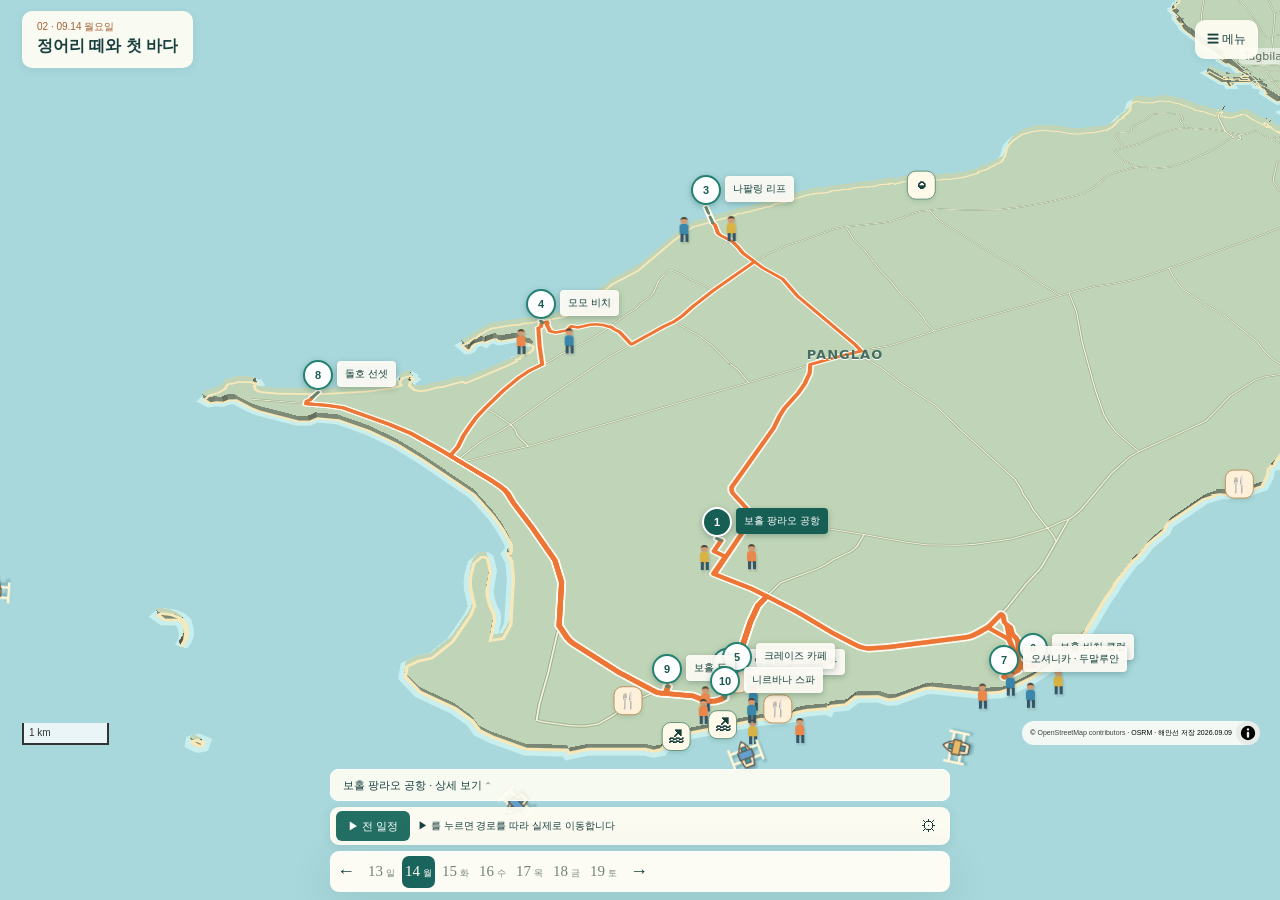
==== explore.html @ c670257e "Publish map-first interactive travel guide and offline downloads" ====
<!doctype html>
<html lang="ko">
<head>
  <meta charset="utf-8">
  <meta name="viewport" content="width=device-width, initial-scale=1">
  <meta name="theme-color" content="#d7eeeb">
  <title>두 섬 사이 · Panglao & Siquijor</title>
  <link rel="stylesheet" href="assets/travel.css">
  <link rel="stylesheet" href="assets/maplibre-gl.css">
  <link rel="stylesheet" href="assets/geographic.css">
  <script defer src="assets/maplibre-gl.js"></script>
  <script defer src="assets/local-coast.js"></script>
  <script defer src="assets/local-roads.js"></script>
  <script defer src="assets/travel-data.js"></script>
  <script defer src="assets/travel-geo.js"></script>
  <script defer src="assets/travel-original.js"></script>
  <script defer src="assets/local-life.js"></script>
  <script defer src="assets/extra-poi.js"></script>
  <script defer src="assets/poi-layer.js"></script>
  <script defer src="assets/surf-audio.js"></script>
  <script defer src="assets/local-map.js"></script>
  <link rel="stylesheet" href="assets/local-map.css">
  <link rel="stylesheet" href="assets/travel-extras.css">
  <link rel="stylesheet" href="assets/scene-layout.css">
  <script defer src="assets/scene-layout.js"></script>
</head>
<body>
  <div id="world" aria-label="저장한 실제 해안선으로 그린 2.5D 여행 지도"></div>
  <div class="grain" aria-hidden="true"></div>
  <header class="masthead">
    <a class="brand" href="explore.html"><span class="brand-symbol">≈</span><span>ISLAND DAYS<small>PHILIPPINES · SEPTEMBER 2026</small></span></a>
    <nav class="tools" aria-label="여행 도구">
      <button id="tour">▶ 오늘 동선</button><button id="all-tour">▶ 전 일정 이어보기</button><button id="discover">명소·맛집</button><button id="surf" aria-pressed="false">🌊 파도 소리</button>
      <button id="packing">준비물 <span id="pack-count"></span></button><button id="overview">전체 일정</button><button id="original">원문 전체</button><button id="download">오프라인 저장</button>
    </nav>
  </header>
  <main>
    <section class="intro glass" aria-labelledby="trip-title" hidden>
      <div class="eyebrow">09.13 — 09.19 / 5 NIGHTS · 2 ISLANDS</div>
      <h1 id="trip-title">두 섬 사이,<br>느리게 푸르게.</h1>
      <p class="destination">Panglao <span>&</span> Siquijor</p>
      <div class="intro-line"></div>
      <p>정어리 떼를 지나, 야자수 길을 따라.<br>바다와 폭포, 그리고 매일의 쉼.</p>
      <div class="stay-strip"><span>팡라오 <b>2박</b></span><i>→</i><span>시키호르 <b>2박</b></span><i>→</i><span>팡라오 <b>1박</b></span></div>
    </section>
    <section class="route-panel glass"><div class="eyebrow">TODAY'S ROUTE · 실제 위치</div><div id="route-stats"></div><div id="route-list"></div><div id="route-note"></div></section>
    <section class="day-summary glass" aria-live="polite">
      <div class="eyebrow" id="day-kicker"></div><h2 id="day-title"></h2><p id="day-desc"></p>
      <div id="day-stay"></div><button class="text-link" id="day-list">오늘의 시간표 ↗</button>
    </section>
    <aside class="place-panel glass" aria-labelledby="place-title">
      <div class="panel-top"><span id="place-category" class="eyebrow"></span><span id="place-counter"></span></div>
      <div class="place-art" id="place-art" aria-hidden="true"></div>
      <div class="place-body"><div id="place-time" class="eyebrow"></div><h2 id="place-title"></h2><p id="place-en"></p>
      <p id="place-description"></p><div id="place-tip" class="tip"></div>
      <div class="place-actions"><a id="map-link" target="_blank" rel="noopener">지도에서 찾기 ↗</a><button id="close-scene">현장 확대</button><button id="next-place">다음 장소 →</button></div></div>
    </aside>
    <div class="map-controls glass"><button id="zoom-in" aria-label="지도 확대">＋</button><button id="zoom-out" aria-label="지도 축소">−</button><button id="reset">오늘 동선 전체</button><button id="terrain" aria-pressed="true">2.5D 모형</button><button id="all-islands">두 섬 보기</button></div>
    <div class="map-caption"><b>육로</b> <i>페리</i> <em>항공</em><span>실제 해안선 · 육로는 도로 경로 / 해상·항공은 연결선<br>걷는 NPC·움직이는 방카는 연출</span><button id="night" aria-pressed="false">위성사진 열기</button></div>
    <div id="map-status" role="status">저장된 지도를 그리는 중…</div>
    <nav id="island-jumps" class="glass" aria-label="주변 섬 보기"><button data-island="panglao">팡라오</button><button data-island="siquijor">시키호르</button><button data-island="balicasag">발리카삭</button><button data-island="pamilacan">파밀라칸</button><button id="life" aria-pressed="true">사람·방카 켜짐</button></nav>
    <div class="playback glass"><span id="travel-status">날짜를 고른 뒤 ▶ 동선 따라 이동</span><input id="route-progress" type="range" min="0" max="1000" value="0" aria-label="경로 재생 위치"><select id="play-speed" aria-label="재생 속도"><option value="1">1배</option><option value="2">2배</option><option value="4">4배</option></select><button id="follow" aria-pressed="true">카메라 추적</button></div>
    <div id="labels"></div>
    <nav class="day-nav glass" aria-label="여행 날짜"><button id="prev-day" aria-label="이전 날짜">←</button><div id="days"></div><button id="next-day" aria-label="다음 날짜">→</button></nav>
    <div id="fallback" class="glass" hidden>지도를 불러오지 못했습니다. 인터넷 연결과 브라우저의 그래픽 가속을 확인해주세요. 날짜별 일정과 준비물은 이용할 수 있습니다.</div>
  </main>
  <dialog id="modal"><div class="modal-heading"><div><div class="eyebrow">YOUR LITTLE TRAVEL BOOK</div><h2 id="modal-title"></h2></div><button id="close-modal" aria-label="창 닫기">✕</button></div><div id="modal-content"></div></dialog>
  <noscript><div class="no-script">여행 지도를 이용하려면 JavaScript를 켜주세요. <a href="index.html">기존 일정표 열기</a></div></noscript>
</body>
</html>
---- assets/travel.css ----
@charset "UTF-8";
:root{--ink:#233d3b;--muted:#6c7c73;--paper:#fffdf5;--accent:#aa623c;--green:#245a4d;--line:#dfe5d7;--shadow:0 12px 40px #274d4020}
*{box-sizing:border-box}body{margin:0;color:var(--ink);background:#d7eeeb;font-family:"Malgun Gothic","Apple SD Gothic Neo",sans-serif;font-size:13px;overflow:hidden}button,a{-webkit-tap-highlight-color:transparent}button{font:inherit;color:inherit;cursor:pointer;border:0;background:none}a{color:inherit;text-decoration:none}button:focus-visible,a:focus-visible,input:focus-visible{outline:3px solid #bc6939;outline-offset:4px}button:hover{color:var(--accent)}[hidden]{display:none!important}#world{position:fixed;inset:0;touch-action:none}#world canvas{display:block;width:100%;height:100%;cursor:grab}#world canvas:active{cursor:grabbing}.grain{position:fixed;inset:0;pointer-events:none;opacity:.13;background-image:url("data:image/svg+xml,%3Csvg viewBox='0 0 180 180' xmlns='http://www.w3.org/2000/svg'%3E%3Cfilter id='n'%3E%3CfeTurbulence type='fractalNoise' baseFrequency='.7' numOctaves='3' stitchTiles='stitch'/%3E%3C/filter%3E%3Cpath filter='url(%23n)' opacity='.25' d='M0 0h180v180H0z'/%3E%3C/svg%3E")}.masthead{position:fixed;top:26px;left:32px;right:32px;display:flex;justify-content:space-between;align-items:center;z-index:6;gap:15px}.brand{display:flex;align-items:center;gap:10px;font-size:15px;font-weight:800;letter-spacing:2px}.brand-symbol{font:48px Georgia;color:var(--green)}.brand small{display:block;font-size:8px;letter-spacing:1.5px;font-weight:500;margin-top:6px}.tools{display:flex;gap:7px}.tools button{background:var(--paper);border-radius:7px;padding:12px 15px;box-shadow:0 3px 14px #294a3410;font-size:11px;font-weight:600}.tools button[aria-pressed=true],#tour.playing{background:var(--green);color:white}.glass{background:#fffdf5f2;border:1px solid #ffffff90;box-shadow:var(--shadow);border-radius:12px;backdrop-filter:blur(16px)}.intro{position:fixed;left:32px;top:105px;width:290px;padding:25px;z-index:4}.eyebrow{font-size:9px;font-weight:700;letter-spacing:1.6px;color:var(--accent)}h1{font-family:Georgia,"Batang",serif;font-size:37px;font-weight:500;line-height:1.28;letter-spacing:-2px;margin:18px 0 12px}.destination{font:italic 20px Georgia!important;color:var(--green)!important}.destination span{color:#bc8b58}.intro-line{width:34px;height:1px;background:#bd9c71;margin:20px 0}.intro p{font-size:12px;line-height:1.9;color:var(--muted);margin:10px 0}.stay-strip{display:flex;gap:8px;align-items:center;font-size:10px;margin-top:21px}.stay-strip b{display:block;font-size:13px;margin-top:5px}.stay-strip i{color:#b8b9a9;margin:0 5px}.day-summary{position:fixed;bottom:126px;left:32px;width:290px;padding:23px;z-index:4}.day-summary h2{font-size:19px;letter-spacing:-.7px;line-height:1.5;margin:11px 0}.day-summary p{color:var(--muted);font-size:11px;line-height:1.8;margin:8px 0 13px}#day-stay{font-size:10px;color:var(--green);padding-top:12px;border-top:1px solid var(--line)}.text-link{font-size:11px;font-weight:bold;padding:14px 0 0}.place-panel{position:fixed;top:106px;right:32px;width:298px;z-index:4;overflow:hidden;max-height:calc(100dvh - 230px);overflow-y:auto}.panel-top{padding:18px 21px;display:flex;justify-content:space-between;align-items:center}#place-counter{font:12px Georgia;color:var(--muted)}.place-art{height:136px;overflow:hidden;background:#dae9d7}.place-art svg{width:100%;height:100%;display:block}.place-body{padding:21px}.place-body h2{font-size:23px;letter-spacing:-1px;margin:9px 0 5px}.place-body p{font-size:12px;line-height:1.95;color:var(--muted);margin:15px 0}#place-en{font:italic 13px Georgia;margin:0 0 19px;color:#7b927b}.tip{border-left:2px solid #c88b50;background:#f3efdf;padding:12px;font-size:11px;line-height:1.85;color:#776a51}.place-actions{display:flex;justify-content:space-between;align-items:center;gap:10px;margin-top:21px;font-size:11px;font-weight:700}.place-actions a{border-bottom:1px solid #aabb9c;padding-bottom:3px}.map-controls{position:fixed;right:32px;bottom:126px;z-index:5;display:flex;align-items:center;padding:7px;gap:4px}.map-controls button{height:32px;min-width:32px;border-radius:6px;background:#f2f2e7;font-size:12px}.map-controls button:nth-child(3){padding:0 11px}.map-controls span{font-size:9px;padding:0 8px;color:var(--muted)}.map-caption{position:fixed;left:50%;bottom:120px;transform:translateX(-50%);font:12px Georgia;letter-spacing:5px;text-align:center;pointer-events:none;white-space:nowrap;color:#487f7a}.map-caption span{display:block;font:9px sans-serif;letter-spacing:0;margin-top:8px;color:#48746f}.day-nav{position:fixed;bottom:30px;left:50%;transform:translateX(-50%);display:flex;align-items:center;padding:7px;z-index:7;gap:7px}.day-nav>button{font-size:18px;padding:12px}#days{display:flex;gap:4px}#days button{min-width:68px;padding:10px 8px;border-radius:7px;color:#738375;font-size:10px}#days button b{display:block;font:20px Georgia;margin-bottom:5px}#days button.active{background:var(--green);color:#fffdf5}.marker{position:fixed;z-index:2;transform:translate(-50%,-100%);padding:7px 10px;background:var(--paper);border-radius:5px;box-shadow:0 3px 10px #26463520;white-space:nowrap;font-size:10px;font-weight:700;pointer-events:auto}.marker:after{content:"";position:absolute;left:50%;bottom:-5px;border-top:6px solid var(--paper);border-left:5px solid transparent;border-right:5px solid transparent}.marker.active{background:var(--green);color:#fff;z-index:3}.marker.active:after{border-top-color:var(--green)}#labels{pointer-events:none}.marker span{color:#b67b53;margin-right:6px}.marker.active span{color:#e2c18b}dialog{border:0;border-radius:17px;padding:0;color:var(--ink);background:var(--paper);width:min(850px,92vw);max-height:86dvh;box-shadow:0 25px 120px #15332f55}dialog::backdrop{background:#173a365b;backdrop-filter:blur(5px)}.modal-heading{position:sticky;top:0;background:var(--paper);display:flex;align-items:center;justify-content:space-between;border-bottom:1px solid var(--line);padding:25px 30px;z-index:2}.modal-heading h2{margin:7px 0 0;font-size:24px}.modal-heading button{font-size:20px;width:42px;height:42px;border-radius:50%;background:#edeee2}#modal-content{padding:24px 30px 32px}.notice{padding:15px 17px;border-radius:8px;background:#f3ebd9;color:#7b603c;line-height:1.85;font-size:12px;margin:0 0 20px}.timeline-day{margin-bottom:28px}.timeline-day h3{font-size:18px;margin:18px 0}.timeline-day p{color:var(--muted);font-size:12px;line-height:1.8}.event{display:grid;grid-template-columns:96px 1fr;gap:15px;border-top:1px solid var(--line);padding:13px 0}.event time{color:var(--accent);font-size:11px;padding-top:2px}.event button{text-align:left;padding:0;font-weight:700}.event p{margin:5px 0 0}.check-group h3{margin:23px 0 9px}.check-row{display:flex;align-items:flex-start;gap:11px;line-height:1.7;padding:12px 0;border-bottom:1px solid var(--line);cursor:pointer}.check-row input{margin:4px 0 0;width:17px;height:17px;accent-color:var(--green)}.check-row:has(input:checked) span{text-decoration:line-through;color:#8d998a}.source-list{font-size:12px;line-height:2;padding-left:19px}.source-list a{text-decoration:underline}.modal-buttons{display:flex;gap:10px;margin:16px 0}.modal-buttons button,.modal-buttons a{background:var(--green);color:white;border-radius:6px;padding:11px 15px;font-size:12px}.progress{height:5px;background:#e1e4d6;border-radius:3px;margin:16px 0}.progress div{height:100%;background:var(--green);border-radius:3px;transition:width .2s}#fallback{position:fixed;top:46%;left:36%;width:28%;padding:25px;line-height:2;z-index:3}.no-script{position:fixed;inset:45% 20%;z-index:10;padding:25px;background:white}.night{--paper:#f4f0e4;--shadow:0 12px 40px #14263130}.night .brand,.night .map-caption,.night .map-caption span{color:#eef2da}.night .brand-symbol{color:#edd3a4}
@media(min-width:1500px){.intro,.day-summary{left:48px;width:310px}.place-panel{right:48px;width:320px}.masthead{left:48px;right:48px}.map-controls{right:48px}.intro{top:125px}.place-panel{top:125px}.place-art{height:160px}}
@media(max-height:800px) and (min-width:901px){.intro{padding:20px}.intro h1{font-size:30px;margin-top:10px}.intro-line{margin:12px 0}.intro p:not(.destination){display:none}.stay-strip{margin-top:13px}.day-summary{bottom:117px;padding:18px}.day-summary p{margin:6px 0}.place-art{height:95px}.place-body{padding:17px}.place-body p{margin:10px 0;font-size:11px}.place-body h2{font-size:21px}}
@media(max-width:1100px) and (min-width:901px){.intro,.day-summary{width:245px;left:20px}.place-panel{width:265px;right:20px}.map-controls{right:20px}.map-controls span{display:none}.map-caption{bottom:115px}}
@media(max-width:900px){body{overflow:auto}.masthead{top:16px;left:17px;right:17px;flex-wrap:wrap}.brand{font-size:12px}.brand-symbol{font-size:36px}.brand small{font-size:7px}.tools{gap:5px}.tools button{padding:9px;font-size:10px}#night{display:none}.intro{top:115px;left:16px;width:200px;padding:17px}.intro h1{font-size:27px;margin:12px 0 8px}.intro .eyebrow{font-size:7px}.intro p:not(.destination),.intro-line,.stay-strip{display:none}.destination{font-size:16px!important;margin:0!important}.day-summary{top:115px;bottom:auto;left:auto;right:16px;width:calc(100% - 250px);max-width:260px;padding:17px}.day-summary h2{font-size:15px;margin:9px 0}.day-summary p{display:none}#day-stay{font-size:9px;padding-top:8px}.day-summary .eyebrow{font-size:8px}.day-summary .text-link{padding-top:10px;font-size:10px}.place-panel{top:auto;bottom:100px;left:16px;right:16px;width:auto;max-height:32dvh;display:grid;grid-template-columns:105px 1fr}.panel-top{display:none}.place-art{height:100%;min-height:165px;grid-row:1}.place-body{padding:15px}.place-body h2{font-size:19px;margin-top:6px}.place-body p{font-size:11px;margin:8px 0;line-height:1.65}#place-en{margin:0 0 8px;font-size:11px}.tip{font-size:10px;padding:8px}.place-actions{margin-top:12px;font-size:10px;flex-wrap:wrap}.map-controls{right:16px;bottom:calc(100px + 32dvh + 10px);padding:4px}.map-controls span{display:none}.map-caption{left:17px;bottom:calc(100px + 32dvh + 22px);transform:none;font-size:9px;letter-spacing:3px;text-align:left}.map-caption span{font-size:8px;max-width:160px;white-space:normal;line-height:1.5}.day-nav{bottom:16px;max-width:calc(100% - 24px);gap:0;padding:5px}.day-nav>button{padding:7px}#days{gap:1px}#days button{min-width:45px;padding:8px 5px;font-size:8px}#days button b{font-size:18px}.marker{font-size:9px;padding:6px 8px}#fallback{top:35%;left:15%;width:70%;font-size:12px}#modal-content{padding:17px 20px}.modal-heading{padding:20px}.event{grid-template-columns:77px 1fr;gap:10px}}
@media(max-width:480px){.masthead{align-items:flex-start}.tools{width:100%;justify-content:flex-end;margin-top:-4px}.intro{top:107px;width:177px;padding:14px}.intro h1{font-size:24px}.day-summary{top:107px;width:calc(100% - 216px);padding:14px}.day-summary h2{font-size:13px}.day-summary .eyebrow{letter-spacing:.3px}.day-summary #day-stay{display:none}.place-panel{grid-template-columns:1fr;max-height:30dvh}.place-art{display:none}.place-body{padding:14px 17px}.place-body h2{display:inline-block;margin:6px 8px 2px 0;font-size:19px}#place-en{display:inline;font-size:10px}.place-body .tip{display:none}.place-actions{margin-top:9px}.map-controls{bottom:calc(110px + 30dvh)}.map-caption{bottom:calc(119px + 30dvh)}.day-nav>button{padding:5px}#days button{min-width:41px}#days button b{font-size:17px}}
@media(max-width:480px){#days{flex:1;min-width:0}#days button{min-width:0;flex:1;padding:8px 4px}.day-nav{width:calc(100% - 24px)}.day-nav>button{flex:0 0 22px;padding:4px}.day-nav #days button b{font-size:17px}}
@media(max-width:900px){.place-actions a,.place-actions button{min-height:44px;display:inline-flex;align-items:center}.day-summary .text-link{min-height:44px;padding-top:0}.tools button{min-height:44px}.marker{min-height:36px}.day-nav>button{min-height:44px}.map-controls button{min-height:44px;min-width:44px}}
@media(max-width:480px){.masthead{gap:4px}.place-actions{margin-top:3px}}
@media(prefers-reduced-motion:reduce){*{scroll-behavior:auto!important;transition:none!important}}
@media print{body{overflow:visible;background:white}body>*:not(dialog){display:none!important}dialog{display:block!important;position:static;max-height:none;width:100%;box-shadow:none;overflow:visible}.modal-heading{position:static}#close-modal,.modal-buttons{display:none}.event{break-inside:avoid}}
---- assets/maplibre-gl.css ----
.maplibregl-map{font:12px/20px Helvetica Neue,Arial,Helvetica,sans-serif;overflow:hidden;position:relative;-webkit-tap-highlight-color:rgb(0 0 0/0)}.maplibregl-canvas{left:0;position:absolute;top:0}.maplibregl-map:fullscreen{height:100%;width:100%}.maplibregl-ctrl-group button.maplibregl-ctrl-compass{touch-action:none}.maplibregl-canvas-container.maplibregl-interactive,.maplibregl-ctrl-group button.maplibregl-ctrl-compass{cursor:grab;-webkit-user-select:none;-moz-user-select:none;user-select:none}.maplibregl-canvas-container.maplibregl-interactive.maplibregl-track-pointer{cursor:pointer}.maplibregl-canvas-container.maplibregl-interactive:active,.maplibregl-ctrl-group button.maplibregl-ctrl-compass:active{cursor:grabbing}.maplibregl-canvas-container.maplibregl-touch-zoom-rotate,.maplibregl-canvas-container.maplibregl-touch-zoom-rotate .maplibregl-canvas{touch-action:pan-x pan-y}.maplibregl-canvas-container.maplibregl-touch-drag-pan,.maplibregl-canvas-container.maplibregl-touch-drag-pan .maplibregl-canvas{touch-action:pinch-zoom}.maplibregl-canvas-container.maplibregl-touch-zoom-rotate.maplibregl-touch-drag-pan,.maplibregl-canvas-container.maplibregl-touch-zoom-rotate.maplibregl-touch-drag-pan .maplibregl-canvas{touch-action:none}.maplibregl-canvas-container.maplibregl-touch-drag-pan.maplibregl-cooperative-gestures,.maplibregl-canvas-container.maplibregl-touch-drag-pan.maplibregl-cooperative-gestures .maplibregl-canvas{touch-action:pan-x pan-y}.maplibregl-ctrl-bottom-left,.maplibregl-ctrl-bottom-right,.maplibregl-ctrl-top-left,.maplibregl-ctrl-top-right{pointer-events:none;position:absolute;z-index:2}.maplibregl-ctrl-top-left{left:0;top:0}.maplibregl-ctrl-top-right{right:0;top:0}.maplibregl-ctrl-bottom-left{bottom:0;left:0}.maplibregl-ctrl-bottom-right{bottom:0;right:0}.maplibregl-ctrl{clear:both;pointer-events:auto;transform:translate(0)}.maplibregl-ctrl-top-left .maplibregl-ctrl{float:left;margin:10px 0 0 10px}.maplibregl-ctrl-top-right .maplibregl-ctrl{float:right;margin:10px 10px 0 0}.maplibregl-ctrl-bottom-left .maplibregl-ctrl{float:left;margin:0 0 10px 10px}.maplibregl-ctrl-bottom-right .maplibregl-ctrl{float:right;margin:0 10px 10px 0}.maplibregl-ctrl-group{background:#fff;border-radius:4px}.maplibregl-ctrl-group:not(:empty){box-shadow:0 0 0 2px rgba(0,0,0,.1)}@media (forced-colors:active){.maplibregl-ctrl-group:not(:empty){box-shadow:0 0 0 2px ButtonText}}.maplibregl-ctrl-group button{background-color:transparent;border:0;box-sizing:border-box;cursor:pointer;display:block;height:29px;outline:none;padding:0;width:29px}.maplibregl-ctrl-group button+button{border-top:1px solid #ddd}.maplibregl-ctrl button .maplibregl-ctrl-icon{background-position:50%;background-repeat:no-repeat;display:block;height:100%;width:100%}@media (forced-colors:active){.maplibregl-ctrl-icon{background-color:transparent}.maplibregl-ctrl-group button+button{border-top:1px solid ButtonText}}.maplibregl-ctrl button::-moz-focus-inner{border:0;padding:0}.maplibregl-ctrl-attrib-button:focus,.maplibregl-ctrl-group button:focus{box-shadow:0 0 2px 2px #0096ff}.maplibregl-ctrl button:disabled{cursor:not-allowed}.maplibregl-ctrl button:disabled .maplibregl-ctrl-icon{opacity:.25}.maplibregl-ctrl button:not(:disabled):hover{background-color:rgb(0 0 0/5%)}.maplibregl-ctrl-group button:focus:focus-visible{box-shadow:0 0 2px 2px #0096ff}.maplibregl-ctrl-group button:focus:not(:focus-visible){box-shadow:none}.maplibregl-ctrl-group button:focus:first-child{border-radius:4px 4px 0 0}.maplibregl-ctrl-group button:focus:last-child{border-radius:0 0 4px 4px}.maplibregl-ctrl-group button:focus:only-child{border-radius:inherit}.maplibregl-ctrl button.maplibregl-ctrl-zoom-out .maplibregl-ctrl-icon{background-image:url("data:image/svg+xml;charset=utf-8,%3Csvg xmlns='http://www.w3.org/2000/svg' width='29' height='29' fill='%23333' viewBox='0 0 29 29'%3E%3Cpath d='M10 13c-.75 0-1.5.75-1.5 1.5S9.25 16 10 16h9c.75 0 1.5-.75 1.5-1.5S19.75 13 19 13z'/%3E%3C/svg%3E")}.maplibregl-ctrl button.maplibregl-ctrl-zoom-in .maplibregl-ctrl-icon{background-image:url("data:image/svg+xml;charset=utf-8,%3Csvg xmlns='http://www.w3.org/2000/svg' width='29' height='29' fill='%23333' viewBox='0 0 29 29'%3E%3Cpath d='M14.5 8.5c-.75 0-1.5.75-1.5 1.5v3h-3c-.75 0-1.5.75-1.5 1.5S9.25 16 10 16h3v3c0 .75.75 1.5 1.5 1.5S16 19.75 16 19v-3h3c.75 0 1.5-.75 1.5-1.5S19.75 13 19 13h-3v-3c0-.75-.75-1.5-1.5-1.5'/%3E%3C/svg%3E")}@media (forced-colors:active){.maplibregl-ctrl button.maplibregl-ctrl-zoom-out .maplibregl-ctrl-icon{background-image:url("data:image/svg+xml;charset=utf-8,%3Csvg xmlns='http://www.w3.org/2000/svg' width='29' height='29' fill='%23fff' viewBox='0 0 29 29'%3E%3Cpath d='M10 13c-.75 0-1.5.75-1.5 1.5S9.25 16 10 16h9c.75 0 1.5-.75 1.5-1.5S19.75 13 19 13z'/%3E%3C/svg%3E")}.maplibregl-ctrl button.maplibregl-ctrl-zoom-in .maplibregl-ctrl-icon{background-image:url("data:image/svg+xml;charset=utf-8,%3Csvg xmlns='http://www.w3.org/2000/svg' width='29' height='29' fill='%23fff' viewBox='0 0 29 29'%3E%3Cpath d='M14.5 8.5c-.75 0-1.5.75-1.5 1.5v3h-3c-.75 0-1.5.75-1.5 1.5S9.25 16 10 16h3v3c0 .75.75 1.5 1.5 1.5S16 19.75 16 19v-3h3c.75 0 1.5-.75 1.5-1.5S19.75 13 19 13h-3v-3c0-.75-.75-1.5-1.5-1.5'/%3E%3C/svg%3E")}}@media (forced-colors:active) and (prefers-color-scheme:light){.maplibregl-ctrl button.maplibregl-ctrl-zoom-out .maplibregl-ctrl-icon{background-image:url("data:image/svg+xml;charset=utf-8,%3Csvg xmlns='http://www.w3.org/2000/svg' width='29' height='29' viewBox='0 0 29 29'%3E%3Cpath d='M10 13c-.75 0-1.5.75-1.5 1.5S9.25 16 10 16h9c.75 0 1.5-.75 1.5-1.5S19.75 13 19 13z'/%3E%3C/svg%3E")}.maplibregl-ctrl button.maplibregl-ctrl-zoom-in .maplibregl-ctrl-icon{background-image:url("data:image/svg+xml;charset=utf-8,%3Csvg xmlns='http://www.w3.org/2000/svg' width='29' height='29' viewBox='0 0 29 29'%3E%3Cpath d='M14.5 8.5c-.75 0-1.5.75-1.5 1.5v3h-3c-.75 0-1.5.75-1.5 1.5S9.25 16 10 16h3v3c0 .75.75 1.5 1.5 1.5S16 19.75 16 19v-3h3c.75 0 1.5-.75 1.5-1.5S19.75 13 19 13h-3v-3c0-.75-.75-1.5-1.5-1.5'/%3E%3C/svg%3E")}}.maplibregl-ctrl button.maplibregl-ctrl-fullscreen .maplibregl-ctrl-icon{background-image:url("data:image/svg+xml;charset=utf-8,%3Csvg xmlns='http://www.w3.org/2000/svg' width='29' height='29' fill='%23333' viewBox='0 0 29 29'%3E%3Cpath d='M24 16v5.5c0 1.75-.75 2.5-2.5 2.5H16v-1l3-1.5-4-5.5 1-1 5.5 4 1.5-3zM6 16l1.5 3 5.5-4 1 1-4 5.5 3 1.5v1H7.5C5.75 24 5 23.25 5 21.5V16zm7-11v1l-3 1.5 4 5.5-1 1-5.5-4L6 13H5V7.5C5 5.75 5.75 5 7.5 5zm11 2.5c0-1.75-.75-2.5-2.5-2.5H16v1l3 1.5-4 5.5 1 1 5.5-4 1.5 3h1z'/%3E%3C/svg%3E")}.maplibregl-ctrl button.maplibregl-ctrl-shrink .maplibregl-ctrl-icon{background-image:url("data:image/svg+xml;charset=utf-8,%3Csvg xmlns='http://www.w3.org/2000/svg' width='29' height='29' viewBox='0 0 29 29'%3E%3Cpath d='M18.5 16c-1.75 0-2.5.75-2.5 2.5V24h1l1.5-3 5.5 4 1-1-4-5.5 3-1.5v-1zM13 18.5c0-1.75-.75-2.5-2.5-2.5H5v1l3 1.5L4 24l1 1 5.5-4 1.5 3h1zm3-8c0 1.75.75 2.5 2.5 2.5H24v-1l-3-1.5L25 5l-1-1-5.5 4L17 5h-1zM10.5 13c1.75 0 2.5-.75 2.5-2.5V5h-1l-1.5 3L5 4 4 5l4 5.5L5 12v1z'/%3E%3C/svg%3E")}@media (forced-colors:active){.maplibregl-ctrl button.maplibregl-ctrl-fullscreen .maplibregl-ctrl-icon{background-image:url("data:image/svg+xml;charset=utf-8,%3Csvg xmlns='http://www.w3.org/2000/svg' width='29' height='29' fill='%23fff' viewBox='0 0 29 29'%3E%3Cpath d='M24 16v5.5c0 1.75-.75 2.5-2.5 2.5H16v-1l3-1.5-4-5.5 1-1 5.5 4 1.5-3zM6 16l1.5 3 5.5-4 1 1-4 5.5 3 1.5v1H7.5C5.75 24 5 23.25 5 21.5V16zm7-11v1l-3 1.5 4 5.5-1 1-5.5-4L6 13H5V7.5C5 5.75 5.75 5 7.5 5zm11 2.5c0-1.75-.75-2.5-2.5-2.5H16v1l3 1.5-4 5.5 1 1 5.5-4 1.5 3h1z'/%3E%3C/svg%3E")}.maplibregl-ctrl button.maplibregl-ctrl-shrink .maplibregl-ctrl-icon{background-image:url("data:image/svg+xml;charset=utf-8,%3Csvg xmlns='http://www.w3.org/2000/svg' width='29' height='29' fill='%23fff' viewBox='0 0 29 29'%3E%3Cpath d='M18.5 16c-1.75 0-2.5.75-2.5 2.5V24h1l1.5-3 5.5 4 1-1-4-5.5 3-1.5v-1zM13 18.5c0-1.75-.75-2.5-2.5-2.5H5v1l3 1.5L4 24l1 1 5.5-4 1.5 3h1zm3-8c0 1.75.75 2.5 2.5 2.5H24v-1l-3-1.5L25 5l-1-1-5.5 4L17 5h-1zM10.5 13c1.75 0 2.5-.75 2.5-2.5V5h-1l-1.5 3L5 4 4 5l4 5.5L5 12v1z'/%3E%3C/svg%3E")}}@media (forced-colors:active) and (prefers-color-scheme:light){.maplibregl-ctrl button.maplibregl-ctrl-fullscreen .maplibregl-ctrl-icon{background-image:url("data:image/svg+xml;charset=utf-8,%3Csvg xmlns='http://www.w3.org/2000/svg' width='29' height='29' viewBox='0 0 29 29'%3E%3Cpath d='M24 16v5.5c0 1.75-.75 2.5-2.5 2.5H16v-1l3-1.5-4-5.5 1-1 5.5 4 1.5-3zM6 16l1.5 3 5.5-4 1 1-4 5.5 3 1.5v1H7.5C5.75 24 5 23.25 5 21.5V16zm7-11v1l-3 1.5 4 5.5-1 1-5.5-4L6 13H5V7.5C5 5.75 5.75 5 7.5 5zm11 2.5c0-1.75-.75-2.5-2.5-2.5H16v1l3 1.5-4 5.5 1 1 5.5-4 1.5 3h1z'/%3E%3C/svg%3E")}.maplibregl-ctrl button.maplibregl-ctrl-shrink .maplibregl-ctrl-icon{background-image:url("data:image/svg+xml;charset=utf-8,%3Csvg xmlns='http://www.w3.org/2000/svg' width='29' height='29' viewBox='0 0 29 29'%3E%3Cpath d='M18.5 16c-1.75 0-2.5.75-2.5 2.5V24h1l1.5-3 5.5 4 1-1-4-5.5 3-1.5v-1zM13 18.5c0-1.75-.75-2.5-2.5-2.5H5v1l3 1.5L4 24l1 1 5.5-4 1.5 3h1zm3-8c0 1.75.75 2.5 2.5 2.5H24v-1l-3-1.5L25 5l-1-1-5.5 4L17 5h-1zM10.5 13c1.75 0 2.5-.75 2.5-2.5V5h-1l-1.5 3L5 4 4 5l4 5.5L5 12v1z'/%3E%3C/svg%3E")}}.maplibregl-ctrl button.maplibregl-ctrl-compass .maplibregl-ctrl-icon{background-image:url("data:image/svg+xml;charset=utf-8,%3Csvg xmlns='http://www.w3.org/2000/svg' width='29' height='29' fill='%23333' viewBox='0 0 29 29'%3E%3Cpath d='m10.5 14 4-8 4 8z'/%3E%3Cpath fill='%23ccc' d='m10.5 16 4 8 4-8z'/%3E%3C/svg%3E")}@media (forced-colors:active){.maplibregl-ctrl button.maplibregl-ctrl-compass .maplibregl-ctrl-icon{background-image:url("data:image/svg+xml;charset=utf-8,%3Csvg xmlns='http://www.w3.org/2000/svg' width='29' height='29' fill='%23fff' viewBox='0 0 29 29'%3E%3Cpath d='m10.5 14 4-8 4 8z'/%3E%3Cpath fill='%23ccc' d='m10.5 16 4 8 4-8z'/%3E%3C/svg%3E")}}@media (forced-colors:active) and (prefers-color-scheme:light){.maplibregl-ctrl button.maplibregl-ctrl-compass .maplibregl-ctrl-icon{background-image:url("data:image/svg+xml;charset=utf-8,%3Csvg xmlns='http://www.w3.org/2000/svg' width='29' height='29' viewBox='0 0 29 29'%3E%3Cpath d='m10.5 14 4-8 4 8z'/%3E%3Cpath fill='%23ccc' d='m10.5 16 4 8 4-8z'/%3E%3C/svg%3E")}}.maplibregl-ctrl button.maplibregl-ctrl-terrain .maplibregl-ctrl-icon{background-image:url("data:image/svg+xml;charset=utf-8,%3Csvg xmlns='http://www.w3.org/2000/svg' width='22' height='22' fill='%23333' viewBox='0 0 22 22'%3E%3Cpath d='m1.754 13.406 4.453-4.851 3.09 3.09 3.281 3.277.969-.969-3.309-3.312 3.844-4.121 6.148 6.886h1.082v-.855l-7.207-8.07-4.84 5.187L6.169 6.57l-5.48 5.965v.871ZM.688 16.844h20.625v1.375H.688Zm0 0'/%3E%3C/svg%3E")}.maplibregl-ctrl button.maplibregl-ctrl-terrain-enabled .maplibregl-ctrl-icon{background-image:url("data:image/svg+xml;charset=utf-8,%3Csvg xmlns='http://www.w3.org/2000/svg' width='22' height='22' fill='%2333b5e5' viewBox='0 0 22 22'%3E%3Cpath d='m1.754 13.406 4.453-4.851 3.09 3.09 3.281 3.277.969-.969-3.309-3.312 3.844-4.121 6.148 6.886h1.082v-.855l-7.207-8.07-4.84 5.187L6.169 6.57l-5.48 5.965v.871ZM.688 16.844h20.625v1.375H.688Zm0 0'/%3E%3C/svg%3E")}.maplibregl-ctrl button.maplibregl-ctrl-geolocate .maplibregl-ctrl-icon{background-image:url("data:image/svg+xml;charset=utf-8,%3Csvg xmlns='http://www.w3.org/2000/svg' width='29' height='29' fill='%23333' viewBox='0 0 20 20'%3E%3Cpath d='M10 4C9 4 9 5 9 5v.1A5 5 0 0 0 5.1 9H5s-1 0-1 1 1 1 1 1h.1A5 5 0 0 0 9 14.9v.1s0 1 1 1 1-1 1-1v-.1a5 5 0 0 0 3.9-3.9h.1s1 0 1-1-1-1-1-1h-.1A5 5 0 0 0 11 5.1V5s0-1-1-1m0 2.5a3.5 3.5 0 1 1 0 7 3.5 3.5 0 1 1 0-7'/%3E%3Ccircle cx='10' cy='10' r='2'/%3E%3C/svg%3E")}.maplibregl-ctrl button.maplibregl-ctrl-geolocate:disabled .maplibregl-ctrl-icon{background-image:url("data:image/svg+xml;charset=utf-8,%3Csvg xmlns='http://www.w3.org/2000/svg' width='29' height='29' fill='%23aaa' viewBox='0 0 20 20'%3E%3Cpath d='M10 4C9 4 9 5 9 5v.1A5 5 0 0 0 5.1 9H5s-1 0-1 1 1 1 1 1h.1A5 5 0 0 0 9 14.9v.1s0 1 1 1 1-1 1-1v-.1a5 5 0 0 0 3.9-3.9h.1s1 0 1-1-1-1-1-1h-.1A5 5 0 0 0 11 5.1V5s0-1-1-1m0 2.5a3.5 3.5 0 1 1 0 7 3.5 3.5 0 1 1 0-7'/%3E%3Ccircle cx='10' cy='10' r='2'/%3E%3Cpath fill='red' d='m14 5 1 1-9 9-1-1z'/%3E%3C/svg%3E")}.maplibregl-ctrl button.maplibregl-ctrl-geolocate.maplibregl-ctrl-geolocate-active .maplibregl-ctrl-icon{background-image:url("data:image/svg+xml;charset=utf-8,%3Csvg xmlns='http://www.w3.org/2000/svg' width='29' height='29' fill='%2333b5e5' viewBox='0 0 20 20'%3E%3Cpath d='M10 4C9 4 9 5 9 5v.1A5 5 0 0 0 5.1 9H5s-1 0-1 1 1 1 1 1h.1A5 5 0 0 0 9 14.9v.1s0 1 1 1 1-1 1-1v-.1a5 5 0 0 0 3.9-3.9h.1s1 0 1-1-1-1-1-1h-.1A5 5 0 0 0 11 5.1V5s0-1-1-1m0 2.5a3.5 3.5 0 1 1 0 7 3.5 3.5 0 1 1 0-7'/%3E%3Ccircle cx='10' cy='10' r='2'/%3E%3C/svg%3E")}.maplibregl-ctrl button.maplibregl-ctrl-geolocate.maplibregl-ctrl-geolocate-active-error .maplibregl-ctrl-icon{background-image:url("data:image/svg+xml;charset=utf-8,%3Csvg xmlns='http://www.w3.org/2000/svg' width='29' height='29' fill='%23e58978' viewBox='0 0 20 20'%3E%3Cpath d='M10 4C9 4 9 5 9 5v.1A5 5 0 0 0 5.1 9H5s-1 0-1 1 1 1 1 1h.1A5 5 0 0 0 9 14.9v.1s0 1 1 1 1-1 1-1v-.1a5 5 0 0 0 3.9-3.9h.1s1 0 1-1-1-1-1-1h-.1A5 5 0 0 0 11 5.1V5s0-1-1-1m0 2.5a3.5 3.5 0 1 1 0 7 3.5 3.5 0 1 1 0-7'/%3E%3Ccircle cx='10' cy='10' r='2'/%3E%3C/svg%3E")}.maplibregl-ctrl button.maplibregl-ctrl-geolocate.maplibregl-ctrl-geolocate-background .maplibregl-ctrl-icon{background-image:url("data:image/svg+xml;charset=utf-8,%3Csvg xmlns='http://www.w3.org/2000/svg' width='29' height='29' fill='%2333b5e5' viewBox='0 0 20 20'%3E%3Cpath d='M10 4C9 4 9 5 9 5v.1A5 5 0 0 0 5.1 9H5s-1 0-1 1 1 1 1 1h.1A5 5 0 0 0 9 14.9v.1s0 1 1 1 1-1 1-1v-.1a5 5 0 0 0 3.9-3.9h.1s1 0 1-1-1-1-1-1h-.1A5 5 0 0 0 11 5.1V5s0-1-1-1m0 2.5a3.5 3.5 0 1 1 0 7 3.5 3.5 0 1 1 0-7'/%3E%3C/svg%3E")}.maplibregl-ctrl button.maplibregl-ctrl-geolocate.maplibregl-ctrl-geolocate-background-error .maplibregl-ctrl-icon{background-image:url("data:image/svg+xml;charset=utf-8,%3Csvg xmlns='http://www.w3.org/2000/svg' width='29' height='29' fill='%23e54e33' viewBox='0 0 20 20'%3E%3Cpath d='M10 4C9 4 9 5 9 5v.1A5 5 0 0 0 5.1 9H5s-1 0-1 1 1 1 1 1h.1A5 5 0 0 0 9 14.9v.1s0 1 1 1 1-1 1-1v-.1a5 5 0 0 0 3.9-3.9h.1s1 0 1-1-1-1-1-1h-.1A5 5 0 0 0 11 5.1V5s0-1-1-1m0 2.5a3.5 3.5 0 1 1 0 7 3.5 3.5 0 1 1 0-7'/%3E%3C/svg%3E")}.maplibregl-ctrl button.maplibregl-ctrl-geolocate.maplibregl-ctrl-geolocate-waiting .maplibregl-ctrl-icon{animation:maplibregl-spin 2s linear infinite}@media (forced-colors:active){.maplibregl-ctrl button.maplibregl-ctrl-geolocate .maplibregl-ctrl-icon{background-image:url("data:image/svg+xml;charset=utf-8,%3Csvg xmlns='http://www.w3.org/2000/svg' width='29' height='29' fill='%23fff' viewBox='0 0 20 20'%3E%3Cpath d='M10 4C9 4 9 5 9 5v.1A5 5 0 0 0 5.1 9H5s-1 0-1 1 1 1 1 1h.1A5 5 0 0 0 9 14.9v.1s0 1 1 1 1-1 1-1v-.1a5 5 0 0 0 3.9-3.9h.1s1 0 1-1-1-1-1-1h-.1A5 5 0 0 0 11 5.1V5s0-1-1-1m0 2.5a3.5 3.5 0 1 1 0 7 3.5 3.5 0 1 1 0-7'/%3E%3Ccircle cx='10' cy='10' r='2'/%3E%3C/svg%3E")}.maplibregl-ctrl button.maplibregl-ctrl-geolocate:disabled .maplibregl-ctrl-icon{background-image:url("data:image/svg+xml;charset=utf-8,%3Csvg xmlns='http://www.w3.org/2000/svg' width='29' height='29' fill='%23999' viewBox='0 0 20 20'%3E%3Cpath d='M10 4C9 4 9 5 9 5v.1A5 5 0 0 0 5.1 9H5s-1 0-1 1 1 1 1 1h.1A5 5 0 0 0 9 14.9v.1s0 1 1 1 1-1 1-1v-.1a5 5 0 0 0 3.9-3.9h.1s1 0 1-1-1-1-1-1h-.1A5 5 0 0 0 11 5.1V5s0-1-1-1m0 2.5a3.5 3.5 0 1 1 0 7 3.5 3.5 0 1 1 0-7'/%3E%3Ccircle cx='10' cy='10' r='2'/%3E%3Cpath fill='red' d='m14 5 1 1-9 9-1-1z'/%3E%3C/svg%3E")}.maplibregl-ctrl button.maplibregl-ctrl-geolocate.maplibregl-ctrl-geolocate-active .maplibregl-ctrl-icon{background-image:url("data:image/svg+xml;charset=utf-8,%3Csvg xmlns='http://www.w3.org/2000/svg' width='29' height='29' fill='%2333b5e5' viewBox='0 0 20 20'%3E%3Cpath d='M10 4C9 4 9 5 9 5v.1A5 5 0 0 0 5.1 9H5s-1 0-1 1 1 1 1 1h.1A5 5 0 0 0 9 14.9v.1s0 1 1 1 1-1 1-1v-.1a5 5 0 0 0 3.9-3.9h.1s1 0 1-1-1-1-1-1h-.1A5 5 0 0 0 11 5.1V5s0-1-1-1m0 2.5a3.5 3.5 0 1 1 0 7 3.5 3.5 0 1 1 0-7'/%3E%3Ccircle cx='10' cy='10' r='2'/%3E%3C/svg%3E")}.maplibregl-ctrl button.maplibregl-ctrl-geolocate.maplibregl-ctrl-geolocate-active-error .maplibregl-ctrl-icon{background-image:url("data:image/svg+xml;charset=utf-8,%3Csvg xmlns='http://www.w3.org/2000/svg' width='29' height='29' fill='%23e58978' viewBox='0 0 20 20'%3E%3Cpath d='M10 4C9 4 9 5 9 5v.1A5 5 0 0 0 5.1 9H5s-1 0-1 1 1 1 1 1h.1A5 5 0 0 0 9 14.9v.1s0 1 1 1 1-1 1-1v-.1a5 5 0 0 0 3.9-3.9h.1s1 0 1-1-1-1-1-1h-.1A5 5 0 0 0 11 5.1V5s0-1-1-1m0 2.5a3.5 3.5 0 1 1 0 7 3.5 3.5 0 1 1 0-7'/%3E%3Ccircle cx='10' cy='10' r='2'/%3E%3C/svg%3E")}.maplibregl-ctrl button.maplibregl-ctrl-geolocate.maplibregl-ctrl-geolocate-background .maplibregl-ctrl-icon{background-image:url("data:image/svg+xml;charset=utf-8,%3Csvg xmlns='http://www.w3.org/2000/svg' width='29' height='29' fill='%2333b5e5' viewBox='0 0 20 20'%3E%3Cpath d='M10 4C9 4 9 5 9 5v.1A5 5 0 0 0 5.1 9H5s-1 0-1 1 1 1 1 1h.1A5 5 0 0 0 9 14.9v.1s0 1 1 1 1-1 1-1v-.1a5 5 0 0 0 3.9-3.9h.1s1 0 1-1-1-1-1-1h-.1A5 5 0 0 0 11 5.1V5s0-1-1-1m0 2.5a3.5 3.5 0 1 1 0 7 3.5 3.5 0 1 1 0-7'/%3E%3C/svg%3E")}.maplibregl-ctrl button.maplibregl-ctrl-geolocate.maplibregl-ctrl-geolocate-background-error .maplibregl-ctrl-icon{background-image:url("data:image/svg+xml;charset=utf-8,%3Csvg xmlns='http://www.w3.org/2000/svg' width='29' height='29' fill='%23e54e33' viewBox='0 0 20 20'%3E%3Cpath d='M10 4C9 4 9 5 9 5v.1A5 5 0 0 0 5.1 9H5s-1 0-1 1 1 1 1 1h.1A5 5 0 0 0 9 14.9v.1s0 1 1 1 1-1 1-1v-.1a5 5 0 0 0 3.9-3.9h.1s1 0 1-1-1-1-1-1h-.1A5 5 0 0 0 11 5.1V5s0-1-1-1m0 2.5a3.5 3.5 0 1 1 0 7 3.5 3.5 0 1 1 0-7'/%3E%3C/svg%3E")}}@media (forced-colors:active) and (prefers-color-scheme:light){.maplibregl-ctrl button.maplibregl-ctrl-geolocate .maplibregl-ctrl-icon{background-image:url("data:image/svg+xml;charset=utf-8,%3Csvg xmlns='http://www.w3.org/2000/svg' width='29' height='29' viewBox='0 0 20 20'%3E%3Cpath d='M10 4C9 4 9 5 9 5v.1A5 5 0 0 0 5.1 9H5s-1 0-1 1 1 1 1 1h.1A5 5 0 0 0 9 14.9v.1s0 1 1 1 1-1 1-1v-.1a5 5 0 0 0 3.9-3.9h.1s1 0 1-1-1-1-1-1h-.1A5 5 0 0 0 11 5.1V5s0-1-1-1m0 2.5a3.5 3.5 0 1 1 0 7 3.5 3.5 0 1 1 0-7'/%3E%3Ccircle cx='10' cy='10' r='2'/%3E%3C/svg%3E")}.maplibregl-ctrl button.maplibregl-ctrl-geolocate:disabled .maplibregl-ctrl-icon{background-image:url("data:image/svg+xml;charset=utf-8,%3Csvg xmlns='http://www.w3.org/2000/svg' width='29' height='29' fill='%23666' viewBox='0 0 20 20'%3E%3Cpath d='M10 4C9 4 9 5 9 5v.1A5 5 0 0 0 5.1 9H5s-1 0-1 1 1 1 1 1h.1A5 5 0 0 0 9 14.9v.1s0 1 1 1 1-1 1-1v-.1a5 5 0 0 0 3.9-3.9h.1s1 0 1-1-1-1-1-1h-.1A5 5 0 0 0 11 5.1V5s0-1-1-1m0 2.5a3.5 3.5 0 1 1 0 7 3.5 3.5 0 1 1 0-7'/%3E%3Ccircle cx='10' cy='10' r='2'/%3E%3Cpath fill='red' d='m14 5 1 1-9 9-1-1z'/%3E%3C/svg%3E")}}@keyframes maplibregl-spin{0%{transform:rotate(0deg)}to{transform:rotate(1turn)}}a.maplibregl-ctrl-logo{background-image:url("data:image/svg+xml;charset=utf-8,%3Csvg xmlns='http://www.w3.org/2000/svg' width='88' height='23' fill='none'%3E%3Cpath fill='%23000' fill-opacity='.4' fill-rule='evenodd' d='M17.408 16.796h-1.827l2.501-12.095h.198l3.324 6.533.988 2.19.988-2.19 3.258-6.533h.181l2.6 12.095h-1.81l-1.218-5.644-.362-1.71-.658 1.71-2.929 5.644h-.098l-2.914-5.644-.757-1.71-.345 1.71zm1.958-3.42-.726 3.663a1.255 1.255 0 0 1-1.232 1.011h-1.827a1.255 1.255 0 0 1-1.229-1.509l2.501-12.095a1.255 1.255 0 0 1 1.23-1.001h.197a1.25 1.25 0 0 1 1.12.685l3.19 6.273 3.125-6.263a1.25 1.25 0 0 1 1.123-.695h.181a1.255 1.255 0 0 1 1.227.991l1.443 6.71a5 5 0 0 1 .314-.787l.009-.016a4.6 4.6 0 0 1 1.777-1.887c.782-.46 1.668-.667 2.611-.667a4.6 4.6 0 0 1 1.7.32l.306.134c.21-.16.474-.256.759-.256h1.694a1.255 1.255 0 0 1 1.212.925 1.255 1.255 0 0 1 1.212-.925h1.711c.284 0 .545.094.755.252.613-.3 1.312-.45 2.075-.45 1.356 0 2.557.445 3.482 1.4q.47.48.763 1.064V4.701a1.255 1.255 0 0 1 1.255-1.255h1.86A1.255 1.255 0 0 1 54.44 4.7v9.194h2.217c.19 0 .37.043.532.118v-4.77c0-.356.147-.678.385-.906a2.42 2.42 0 0 1-.682-1.71c0-.665.267-1.253.735-1.7a2.45 2.45 0 0 1 1.722-.674 2.43 2.43 0 0 1 1.705.675q.318.302.504.683V4.7a1.255 1.255 0 0 1 1.255-1.255h1.744A1.255 1.255 0 0 1 65.812 4.7v3.335a4.8 4.8 0 0 1 1.526-.246c.938 0 1.817.214 2.59.69a4.47 4.47 0 0 1 1.67 1.743v-.98a1.255 1.255 0 0 1 1.256-1.256h1.777c.233 0 .451.064.639.174a3.4 3.4 0 0 1 1.567-.372c.346 0 .861.02 1.285.232a1.25 1.25 0 0 1 .689 1.004 4.7 4.7 0 0 1 .853-.588c.795-.44 1.675-.647 2.61-.647 1.385 0 2.65.39 3.525 1.396.836.938 1.168 2.173 1.168 3.528q-.001.515-.056 1.051a1.255 1.255 0 0 1-.947 1.09l.408.952a1.255 1.255 0 0 1-.477 1.552c-.418.268-.92.463-1.458.612-.613.171-1.304.244-2.049.244-1.06 0-2.043-.207-2.886-.698l-.015-.008c-.798-.48-1.419-1.135-1.818-1.963l-.004-.008a5.8 5.8 0 0 1-.548-2.512q0-.429.053-.843a1.3 1.3 0 0 1-.333-.086l-.166-.004c-.223 0-.426.062-.643.228-.03.024-.142.139-.142.59v3.883a1.255 1.255 0 0 1-1.256 1.256h-1.777a1.255 1.255 0 0 1-1.256-1.256V15.69l-.032.057a4.8 4.8 0 0 1-1.86 1.833 5.04 5.04 0 0 1-2.484.634 4.5 4.5 0 0 1-1.935-.424 1.25 1.25 0 0 1-.764.258h-1.71a1.255 1.255 0 0 1-1.256-1.255V7.687a2.4 2.4 0 0 1-.428.625c.253.23.412.561.412.93v7.553a1.255 1.255 0 0 1-1.256 1.255h-1.843a1.25 1.25 0 0 1-.894-.373c-.228.23-.544.373-.894.373H51.32a1.255 1.255 0 0 1-1.256-1.255v-1.251l-.061.117a4.7 4.7 0 0 1-1.782 1.884 4.77 4.77 0 0 1-2.485.67 5.6 5.6 0 0 1-1.485-.188l.009 2.764a1.255 1.255 0 0 1-1.255 1.259h-1.729a1.255 1.255 0 0 1-1.255-1.255v-3.537a1.255 1.255 0 0 1-1.167.793h-1.679a1.25 1.25 0 0 1-.77-.263 4.5 4.5 0 0 1-1.945.429c-.885 0-1.724-.21-2.495-.632l-.017-.01a5 5 0 0 1-1.081-.836 1.255 1.255 0 0 1-1.254 1.312h-1.81a1.255 1.255 0 0 1-1.228-.99l-.782-3.625-2.044 3.939a1.25 1.25 0 0 1-1.115.676h-.098a1.25 1.25 0 0 1-1.116-.68l-2.061-3.994zM35.92 16.63l.207-.114.223-.15q.493-.356.735-.785l.061-.118.033 1.332h1.678V9.242h-1.694l-.033 1.267q-.133-.329-.526-.658l-.032-.028a3.2 3.2 0 0 0-.668-.428l-.27-.12a3.3 3.3 0 0 0-1.235-.23q-1.136-.001-1.974.493a3.36 3.36 0 0 0-1.3 1.382q-.445.89-.444 2.074 0 1.2.51 2.107a3.8 3.8 0 0 0 1.382 1.381 3.9 3.9 0 0 0 1.893.477q.795 0 1.455-.33zm-2.789-5.38q-.576.675-.575 1.762 0 1.102.559 1.794.576.675 1.645.675a2.25 2.25 0 0 0 .934-.19 2.2 2.2 0 0 0 .468-.29l.178-.161a2.2 2.2 0 0 0 .397-.561q.244-.5.244-1.15v-.115q0-.708-.296-1.267l-.043-.077a2.2 2.2 0 0 0-.633-.709l-.13-.086-.047-.028a2.1 2.1 0 0 0-1.073-.285q-1.052 0-1.629.692zm2.316 2.706c.163-.17.28-.407.28-.83v-.114c0-.292-.06-.508-.15-.68a.96.96 0 0 0-.353-.389.85.85 0 0 0-.464-.127c-.4 0-.56.114-.664.239l-.01.012c-.148.174-.275.45-.275.945 0 .506.122.801.27.99.097.11.266.224.68.224.303 0 .504-.09.687-.269zm7.545 1.705a2.6 2.6 0 0 0 .331.423q.319.33.755.548l.173.074q.65.255 1.49.255 1.02 0 1.844-.493a3.45 3.45 0 0 0 1.316-1.4q.493-.904.493-2.089 0-1.909-.988-2.913-.988-1.02-2.584-1.02-.898 0-1.575.347a3 3 0 0 0-.415.262l-.199.166a3.4 3.4 0 0 0-.64.82V9.242h-1.712v11.553h1.729l-.017-5.134zm.53-1.138q.206.29.48.5l.155.11.053.034q.51.296 1.119.297 1.07 0 1.645-.675.577-.69.576-1.762 0-1.119-.576-1.777-.558-.675-1.645-.675-.435 0-.835.16a2 2 0 0 0-.284.136 2 2 0 0 0-.363.254 2.2 2.2 0 0 0-.46.569l-.082.162a2.6 2.6 0 0 0-.213 1.072v.115q0 .707.296 1.267l.135.211zm.964-.818a1.1 1.1 0 0 0 .367.385.94.94 0 0 0 .476.118c.423 0 .59-.117.687-.23.159-.194.28-.478.28-.95 0-.53-.133-.8-.266-.952l-.021-.025c-.078-.094-.231-.221-.68-.221a1 1 0 0 0-.503.135l-.012.007a.86.86 0 0 0-.335.343c-.073.133-.132.324-.132.614v.115a1.4 1.4 0 0 0 .14.66zm15.7-6.222q.347-.346.346-.856a1.05 1.05 0 0 0-.345-.79 1.18 1.18 0 0 0-.84-.329q-.51 0-.855.33a1.05 1.05 0 0 0-.346.79q0 .51.346.855.345.346.856.346.51 0 .839-.346zm4.337 9.314.033-1.332q.191.403.59.747l.098.081a4 4 0 0 0 .316.224l.223.122a3.2 3.2 0 0 0 1.44.322 3.8 3.8 0 0 0 1.875-.477 3.5 3.5 0 0 0 1.382-1.366q.527-.89.526-2.09 0-1.184-.444-2.073a3.24 3.24 0 0 0-1.283-1.399q-.823-.51-1.942-.51a3.5 3.5 0 0 0-1.527.344l-.086.043-.165.09a3 3 0 0 0-.33.214q-.432.315-.656.707a2 2 0 0 0-.099.198l.082-1.283V4.701h-1.744v12.095zm.473-2.509a2.5 2.5 0 0 0 .566.7q.117.098.245.18l.144.08a2.1 2.1 0 0 0 .975.232q1.07 0 1.645-.675.576-.69.576-1.778 0-1.102-.576-1.777-.56-.691-1.645-.692a2.2 2.2 0 0 0-1.015.235q-.22.113-.415.282l-.15.142a2.1 2.1 0 0 0-.42.594q-.223.479-.223 1.1v.115q0 .705.293 1.26zm2.616-.293c.157-.191.28-.479.28-.967 0-.51-.13-.79-.276-.961l-.021-.026c-.082-.1-.232-.225-.67-.225a.87.87 0 0 0-.681.279l-.012.011c-.154.155-.274.38-.274.807v.115c0 .285.057.499.144.669a1.1 1.1 0 0 0 .367.405c.137.082.28.123.455.123.423 0 .59-.118.686-.23zm8.266-3.013q.345-.13.724-.14l.069-.002q.493 0 .642.099l.247-1.794q-.196-.099-.717-.099a2.3 2.3 0 0 0-.545.063 2 2 0 0 0-.411.148 2.2 2.2 0 0 0-.4.249 2.5 2.5 0 0 0-.485.499 2.7 2.7 0 0 0-.32.581l-.05.137v-1.48h-1.778v7.553h1.777v-3.884q0-.546.159-.943a1.5 1.5 0 0 1 .466-.636 2.5 2.5 0 0 1 .399-.253 2 2 0 0 1 .224-.099zm9.784 2.656.05-.922q0-1.743-.856-2.698-.838-.97-2.584-.97-1.119-.001-2.007.493a3.46 3.46 0 0 0-1.4 1.382q-.493.906-.493 2.106 0 1.07.428 1.975.428.89 1.332 1.432.906.526 2.255.526.973 0 1.668-.185l.044-.012.135-.04q.613-.184.984-.421l-.542-1.267q-.3.162-.642.274l-.297.087q-.51.131-1.3.131-.954 0-1.497-.444a1.6 1.6 0 0 1-.192-.193q-.366-.44-.512-1.234l-.004-.021zm-5.427-1.256-.003.022h3.752v-.138q-.011-.727-.288-1.118a1 1 0 0 0-.156-.176q-.46-.428-1.316-.428-.986 0-1.494.604-.379.45-.494 1.234zm-27.053 2.77V4.7h-1.86v12.095h5.333V15.15zm7.103-5.908v7.553h-1.843V9.242h1.843z'/%3E%3Cpath fill='%23fff' d='m19.63 11.151-.757-1.71-.345 1.71-1.12 5.644h-1.827L18.083 4.7h.197l3.325 6.533.988 2.19.988-2.19L26.839 4.7h.181l2.6 12.095h-1.81l-1.218-5.644-.362-1.71-.658 1.71-2.93 5.644h-.098l-2.913-5.644zm14.836 5.81q-1.02 0-1.893-.478a3.8 3.8 0 0 1-1.381-1.382q-.51-.906-.51-2.106 0-1.185.444-2.074a3.36 3.36 0 0 1 1.3-1.382q.839-.494 1.974-.494a3.3 3.3 0 0 1 1.234.231 3.3 3.3 0 0 1 .97.575q.396.33.527.659l.033-1.267h1.694v7.553H37.18l-.033-1.332q-.279.593-1.02 1.053a3.17 3.17 0 0 1-1.662.444zm.296-1.482q.938 0 1.58-.642.642-.66.642-1.711v-.115q0-.708-.296-1.267a2.2 2.2 0 0 0-.807-.872 2.1 2.1 0 0 0-1.119-.313q-1.053 0-1.629.692-.575.675-.575 1.76 0 1.103.559 1.795.577.675 1.645.675zm6.521-6.237h1.711v1.4q.906-1.597 2.83-1.597 1.596 0 2.584 1.02.988 1.005.988 2.914 0 1.185-.493 2.09a3.46 3.46 0 0 1-1.316 1.399 3.5 3.5 0 0 1-1.844.493q-.954 0-1.662-.329a2.67 2.67 0 0 1-1.086-.97l.017 5.134h-1.728zm4.048 6.22q1.07 0 1.645-.674.577-.69.576-1.762 0-1.119-.576-1.777-.558-.675-1.645-.675-.592 0-1.12.296-.51.28-.822.823-.296.527-.296 1.234v.115q0 .708.296 1.267.313.543.823.855.51.296 1.119.297z'/%3E%3Cpath fill='%23e1e3e9' d='M51.325 4.7h1.86v10.45h3.473v1.646h-5.333zm7.12 4.542h1.843v7.553h-1.843zm.905-1.415a1.16 1.16 0 0 1-.856-.346 1.17 1.17 0 0 1-.346-.856 1.05 1.05 0 0 1 .346-.79q.346-.329.856-.329.494 0 .839.33a1.05 1.05 0 0 1 .345.79 1.16 1.16 0 0 1-.345.855q-.33.346-.84.346zm7.875 9.133a3.17 3.17 0 0 1-1.662-.444q-.723-.46-1.004-1.053l-.033 1.332h-1.71V4.701h1.743v4.657l-.082 1.283q.279-.658 1.086-1.119a3.5 3.5 0 0 1 1.778-.477q1.119 0 1.942.51a3.24 3.24 0 0 1 1.283 1.4q.445.888.444 2.072 0 1.201-.526 2.09a3.5 3.5 0 0 1-1.382 1.366 3.8 3.8 0 0 1-1.876.477zm-.296-1.481q1.069 0 1.645-.675.577-.69.577-1.778 0-1.102-.577-1.776-.56-.691-1.645-.692a2.12 2.12 0 0 0-1.58.659q-.642.641-.642 1.694v.115q0 .71.296 1.267a2.4 2.4 0 0 0 .807.872 2.1 2.1 0 0 0 1.119.313zm5.927-6.237h1.777v1.481q.263-.757.856-1.217a2.14 2.14 0 0 1 1.349-.46q.527 0 .724.098l-.247 1.794q-.149-.099-.642-.099-.774 0-1.416.494-.626.493-.626 1.58v3.883h-1.777V9.242zm9.534 7.718q-1.35 0-2.255-.526-.904-.543-1.332-1.432a4.6 4.6 0 0 1-.428-1.975q0-1.2.493-2.106a3.46 3.46 0 0 1 1.4-1.382q.889-.495 2.007-.494 1.744 0 2.584.97.855.956.856 2.7 0 .444-.05.92h-5.43q.18 1.005.708 1.45.542.443 1.497.443.79 0 1.3-.131a4 4 0 0 0 .938-.362l.542 1.267q-.411.263-1.119.46-.708.198-1.711.197zm1.596-4.558q.016-1.02-.444-1.432-.46-.428-1.316-.428-1.728 0-1.991 1.86z'/%3E%3Cpath d='M5.074 15.948a.484.657 0 0 0-.486.659v1.84a.484.657 0 0 0 .486.659h4.101a.484.657 0 0 0 .486-.659v-1.84a.484.657 0 0 0-.486-.659zm3.56 1.16H5.617v.838h3.017z' style='fill:%23fff;fill-rule:evenodd;stroke-width:1.03600001'/%3E%3Cg style='stroke-width:1.12603545'%3E%3Cpath d='M-9.408-1.416c-3.833-.025-7.056 2.912-7.08 6.615-.02 3.08 1.653 4.832 3.107 6.268.903.892 1.721 1.74 2.32 2.902l-.525-.004c-.543-.003-.992.304-1.24.639a1.87 1.87 0 0 0-.362 1.121l-.011 1.877c-.003.402.104.787.347 1.125.244.338.688.653 1.23.656l4.142.028c.542.003.99-.306 1.238-.641a1.87 1.87 0 0 0 .363-1.121l.012-1.875a1.87 1.87 0 0 0-.348-1.127c-.243-.338-.688-.653-1.23-.656l-.518-.004c.597-1.145 1.425-1.983 2.348-2.87 1.473-1.414 3.18-3.149 3.2-6.226-.016-3.59-2.923-6.684-6.993-6.707m-.006 1.1v.002c3.274.02 5.92 2.532 5.9 5.6-.017 2.706-1.39 4.026-2.863 5.44-1.034.994-2.118 2.033-2.814 3.633-.018.041-.052.055-.075.065q-.013.004-.02.01a.34.34 0 0 1-.226.084.34.34 0 0 1-.224-.086l-.092-.077c-.699-1.615-1.768-2.669-2.781-3.67-1.454-1.435-2.797-2.762-2.78-5.478.02-3.067 2.7-5.545 5.975-5.523m-.02 2.826c-1.62-.01-2.944 1.315-2.955 2.96-.01 1.646 1.295 2.988 2.916 2.999h.002c1.621.01 2.943-1.316 2.953-2.961.011-1.646-1.294-2.988-2.916-2.998m-.005 1.1c1.017.006 1.829.83 1.822 1.89s-.83 1.874-1.848 1.867c-1.018-.006-1.829-.83-1.822-1.89s.83-1.874 1.848-1.868m-2.155 11.857 4.14.025c.271.002.49.305.487.676l-.013 1.875c-.003.37-.224.67-.495.668l-4.14-.025c-.27-.002-.487-.306-.485-.676l.012-1.875c.003-.37.224-.67.494-.668' style='color:%23000;font-style:normal;font-variant:normal;font-weight:400;font-stretch:normal;font-size:medium;line-height:normal;font-family:sans-serif;font-variant-ligatures:normal;font-variant-position:normal;font-variant-caps:normal;font-variant-numeric:normal;font-variant-alternates:normal;font-feature-settings:normal;text-indent:0;text-align:start;text-decoration:none;text-decoration-line:none;text-decoration-style:solid;text-decoration-color:%23000;letter-spacing:normal;word-spacing:normal;text-transform:none;writing-mode:lr-tb;direction:ltr;text-orientation:mixed;dominant-baseline:auto;baseline-shift:baseline;text-anchor:start;white-space:normal;shape-padding:0;clip-rule:evenodd;display:inline;overflow:visible;visibility:visible;opacity:1;isolation:auto;mix-blend-mode:normal;color-interpolation:sRGB;color-interpolation-filters:linearRGB;solid-color:%23000;solid-opacity:1;vector-effect:none;fill:%23000;fill-opacity:.4;fill-rule:evenodd;stroke:none;stroke-width:2.47727823;stroke-linecap:butt;stroke-linejoin:miter;stroke-miterlimit:4;stroke-dasharray:none;stroke-dashoffset:0;stroke-opacity:1;color-rendering:auto;image-rendering:auto;shape-rendering:auto;text-rendering:auto' transform='translate(15.553 2.85)scale(.88807)'/%3E%3Cpath d='M-9.415-.316C-12.69-.338-15.37 2.14-15.39 5.207c-.017 2.716 1.326 4.041 2.78 5.477 1.013 1 2.081 2.055 2.78 3.67l.092.076a.34.34 0 0 0 .225.086.34.34 0 0 0 .227-.083l.019-.01c.022-.009.057-.024.074-.064.697-1.6 1.78-2.64 2.814-3.634 1.473-1.414 2.847-2.733 2.864-5.44.02-3.067-2.627-5.58-5.901-5.601m-.057 8.784c1.621.011 2.944-1.315 2.955-2.96.01-1.646-1.295-2.988-2.916-2.999-1.622-.01-2.945 1.315-2.955 2.96s1.295 2.989 2.916 3' style='clip-rule:evenodd;fill:%23e1e3e9;fill-opacity:1;fill-rule:evenodd;stroke:none;stroke-width:2.47727823;stroke-miterlimit:4;stroke-dasharray:none;stroke-opacity:.4' transform='translate(15.553 2.85)scale(.88807)'/%3E%3Cpath d='M-11.594 15.465c-.27-.002-.492.297-.494.668l-.012 1.876c-.003.371.214.673.485.675l4.14.027c.271.002.492-.298.495-.668l.012-1.877c.003-.37-.215-.672-.485-.674z' style='clip-rule:evenodd;fill:%23fff;fill-opacity:1;fill-rule:evenodd;stroke:none;stroke-width:2.47727823;stroke-miterlimit:4;stroke-dasharray:none;stroke-opacity:.4' transform='translate(15.553 2.85)scale(.88807)'/%3E%3C/g%3E%3C/svg%3E");background-repeat:no-repeat;cursor:pointer;display:block;height:23px;margin:0 0 -4px -4px;overflow:hidden;width:88px}a.maplibregl-ctrl-logo.maplibregl-compact{width:14px}@media (forced-colors:active){a.maplibregl-ctrl-logo{background-color:transparent;background-image:url("data:image/svg+xml;charset=utf-8,%3Csvg xmlns='http://www.w3.org/2000/svg' width='88' height='23' fill='none'%3E%3Cpath fill='%23000' fill-opacity='.4' fill-rule='evenodd' d='M17.408 16.796h-1.827l2.501-12.095h.198l3.324 6.533.988 2.19.988-2.19 3.258-6.533h.181l2.6 12.095h-1.81l-1.218-5.644-.362-1.71-.658 1.71-2.929 5.644h-.098l-2.914-5.644-.757-1.71-.345 1.71zm1.958-3.42-.726 3.663a1.255 1.255 0 0 1-1.232 1.011h-1.827a1.255 1.255 0 0 1-1.229-1.509l2.501-12.095a1.255 1.255 0 0 1 1.23-1.001h.197a1.25 1.25 0 0 1 1.12.685l3.19 6.273 3.125-6.263a1.25 1.25 0 0 1 1.123-.695h.181a1.255 1.255 0 0 1 1.227.991l1.443 6.71a5 5 0 0 1 .314-.787l.009-.016a4.6 4.6 0 0 1 1.777-1.887c.782-.46 1.668-.667 2.611-.667a4.6 4.6 0 0 1 1.7.32l.306.134c.21-.16.474-.256.759-.256h1.694a1.255 1.255 0 0 1 1.212.925 1.255 1.255 0 0 1 1.212-.925h1.711c.284 0 .545.094.755.252.613-.3 1.312-.45 2.075-.45 1.356 0 2.557.445 3.482 1.4q.47.48.763 1.064V4.701a1.255 1.255 0 0 1 1.255-1.255h1.86A1.255 1.255 0 0 1 54.44 4.7v9.194h2.217c.19 0 .37.043.532.118v-4.77c0-.356.147-.678.385-.906a2.42 2.42 0 0 1-.682-1.71c0-.665.267-1.253.735-1.7a2.45 2.45 0 0 1 1.722-.674 2.43 2.43 0 0 1 1.705.675q.318.302.504.683V4.7a1.255 1.255 0 0 1 1.255-1.255h1.744A1.255 1.255 0 0 1 65.812 4.7v3.335a4.8 4.8 0 0 1 1.526-.246c.938 0 1.817.214 2.59.69a4.47 4.47 0 0 1 1.67 1.743v-.98a1.255 1.255 0 0 1 1.256-1.256h1.777c.233 0 .451.064.639.174a3.4 3.4 0 0 1 1.567-.372c.346 0 .861.02 1.285.232a1.25 1.25 0 0 1 .689 1.004 4.7 4.7 0 0 1 .853-.588c.795-.44 1.675-.647 2.61-.647 1.385 0 2.65.39 3.525 1.396.836.938 1.168 2.173 1.168 3.528q-.001.515-.056 1.051a1.255 1.255 0 0 1-.947 1.09l.408.952a1.255 1.255 0 0 1-.477 1.552c-.418.268-.92.463-1.458.612-.613.171-1.304.244-2.049.244-1.06 0-2.043-.207-2.886-.698l-.015-.008c-.798-.48-1.419-1.135-1.818-1.963l-.004-.008a5.8 5.8 0 0 1-.548-2.512q0-.429.053-.843a1.3 1.3 0 0 1-.333-.086l-.166-.004c-.223 0-.426.062-.643.228-.03.024-.142.139-.142.59v3.883a1.255 1.255 0 0 1-1.256 1.256h-1.777a1.255 1.255 0 0 1-1.256-1.256V15.69l-.032.057a4.8 4.8 0 0 1-1.86 1.833 5.04 5.04 0 0 1-2.484.634 4.5 4.5 0 0 1-1.935-.424 1.25 1.25 0 0 1-.764.258h-1.71a1.255 1.255 0 0 1-1.256-1.255V7.687a2.4 2.4 0 0 1-.428.625c.253.23.412.561.412.93v7.553a1.255 1.255 0 0 1-1.256 1.255h-1.843a1.25 1.25 0 0 1-.894-.373c-.228.23-.544.373-.894.373H51.32a1.255 1.255 0 0 1-1.256-1.255v-1.251l-.061.117a4.7 4.7 0 0 1-1.782 1.884 4.77 4.77 0 0 1-2.485.67 5.6 5.6 0 0 1-1.485-.188l.009 2.764a1.255 1.255 0 0 1-1.255 1.259h-1.729a1.255 1.255 0 0 1-1.255-1.255v-3.537a1.255 1.255 0 0 1-1.167.793h-1.679a1.25 1.25 0 0 1-.77-.263 4.5 4.5 0 0 1-1.945.429c-.885 0-1.724-.21-2.495-.632l-.017-.01a5 5 0 0 1-1.081-.836 1.255 1.255 0 0 1-1.254 1.312h-1.81a1.255 1.255 0 0 1-1.228-.99l-.782-3.625-2.044 3.939a1.25 1.25 0 0 1-1.115.676h-.098a1.25 1.25 0 0 1-1.116-.68l-2.061-3.994zM35.92 16.63l.207-.114.223-.15q.493-.356.735-.785l.061-.118.033 1.332h1.678V9.242h-1.694l-.033 1.267q-.133-.329-.526-.658l-.032-.028a3.2 3.2 0 0 0-.668-.428l-.27-.12a3.3 3.3 0 0 0-1.235-.23q-1.136-.001-1.974.493a3.36 3.36 0 0 0-1.3 1.382q-.445.89-.444 2.074 0 1.2.51 2.107a3.8 3.8 0 0 0 1.382 1.381 3.9 3.9 0 0 0 1.893.477q.795 0 1.455-.33zm-2.789-5.38q-.576.675-.575 1.762 0 1.102.559 1.794.576.675 1.645.675a2.25 2.25 0 0 0 .934-.19 2.2 2.2 0 0 0 .468-.29l.178-.161a2.2 2.2 0 0 0 .397-.561q.244-.5.244-1.15v-.115q0-.708-.296-1.267l-.043-.077a2.2 2.2 0 0 0-.633-.709l-.13-.086-.047-.028a2.1 2.1 0 0 0-1.073-.285q-1.052 0-1.629.692zm2.316 2.706c.163-.17.28-.407.28-.83v-.114c0-.292-.06-.508-.15-.68a.96.96 0 0 0-.353-.389.85.85 0 0 0-.464-.127c-.4 0-.56.114-.664.239l-.01.012c-.148.174-.275.45-.275.945 0 .506.122.801.27.99.097.11.266.224.68.224.303 0 .504-.09.687-.269zm7.545 1.705a2.6 2.6 0 0 0 .331.423q.319.33.755.548l.173.074q.65.255 1.49.255 1.02 0 1.844-.493a3.45 3.45 0 0 0 1.316-1.4q.493-.904.493-2.089 0-1.909-.988-2.913-.988-1.02-2.584-1.02-.898 0-1.575.347a3 3 0 0 0-.415.262l-.199.166a3.4 3.4 0 0 0-.64.82V9.242h-1.712v11.553h1.729l-.017-5.134zm.53-1.138q.206.29.48.5l.155.11.053.034q.51.296 1.119.297 1.07 0 1.645-.675.577-.69.576-1.762 0-1.119-.576-1.777-.558-.675-1.645-.675-.435 0-.835.16a2 2 0 0 0-.284.136 2 2 0 0 0-.363.254 2.2 2.2 0 0 0-.46.569l-.082.162a2.6 2.6 0 0 0-.213 1.072v.115q0 .707.296 1.267l.135.211zm.964-.818a1.1 1.1 0 0 0 .367.385.94.94 0 0 0 .476.118c.423 0 .59-.117.687-.23.159-.194.28-.478.28-.95 0-.53-.133-.8-.266-.952l-.021-.025c-.078-.094-.231-.221-.68-.221a1 1 0 0 0-.503.135l-.012.007a.86.86 0 0 0-.335.343c-.073.133-.132.324-.132.614v.115a1.4 1.4 0 0 0 .14.66zm15.7-6.222q.347-.346.346-.856a1.05 1.05 0 0 0-.345-.79 1.18 1.18 0 0 0-.84-.329q-.51 0-.855.33a1.05 1.05 0 0 0-.346.79q0 .51.346.855.345.346.856.346.51 0 .839-.346zm4.337 9.314.033-1.332q.191.403.59.747l.098.081a4 4 0 0 0 .316.224l.223.122a3.2 3.2 0 0 0 1.44.322 3.8 3.8 0 0 0 1.875-.477 3.5 3.5 0 0 0 1.382-1.366q.527-.89.526-2.09 0-1.184-.444-2.073a3.24 3.24 0 0 0-1.283-1.399q-.823-.51-1.942-.51a3.5 3.5 0 0 0-1.527.344l-.086.043-.165.09a3 3 0 0 0-.33.214q-.432.315-.656.707a2 2 0 0 0-.099.198l.082-1.283V4.701h-1.744v12.095zm.473-2.509a2.5 2.5 0 0 0 .566.7q.117.098.245.18l.144.08a2.1 2.1 0 0 0 .975.232q1.07 0 1.645-.675.576-.69.576-1.778 0-1.102-.576-1.777-.56-.691-1.645-.692a2.2 2.2 0 0 0-1.015.235q-.22.113-.415.282l-.15.142a2.1 2.1 0 0 0-.42.594q-.223.479-.223 1.1v.115q0 .705.293 1.26zm2.616-.293c.157-.191.28-.479.28-.967 0-.51-.13-.79-.276-.961l-.021-.026c-.082-.1-.232-.225-.67-.225a.87.87 0 0 0-.681.279l-.012.011c-.154.155-.274.38-.274.807v.115c0 .285.057.499.144.669a1.1 1.1 0 0 0 .367.405c.137.082.28.123.455.123.423 0 .59-.118.686-.23zm8.266-3.013q.345-.13.724-.14l.069-.002q.493 0 .642.099l.247-1.794q-.196-.099-.717-.099a2.3 2.3 0 0 0-.545.063 2 2 0 0 0-.411.148 2.2 2.2 0 0 0-.4.249 2.5 2.5 0 0 0-.485.499 2.7 2.7 0 0 0-.32.581l-.05.137v-1.48h-1.778v7.553h1.777v-3.884q0-.546.159-.943a1.5 1.5 0 0 1 .466-.636 2.5 2.5 0 0 1 .399-.253 2 2 0 0 1 .224-.099zm9.784 2.656.05-.922q0-1.743-.856-2.698-.838-.97-2.584-.97-1.119-.001-2.007.493a3.46 3.46 0 0 0-1.4 1.382q-.493.906-.493 2.106 0 1.07.428 1.975.428.89 1.332 1.432.906.526 2.255.526.973 0 1.668-.185l.044-.012.135-.04q.613-.184.984-.421l-.542-1.267q-.3.162-.642.274l-.297.087q-.51.131-1.3.131-.954 0-1.497-.444a1.6 1.6 0 0 1-.192-.193q-.366-.44-.512-1.234l-.004-.021zm-5.427-1.256-.003.022h3.752v-.138q-.011-.727-.288-1.118a1 1 0 0 0-.156-.176q-.46-.428-1.316-.428-.986 0-1.494.604-.379.45-.494 1.234zm-27.053 2.77V4.7h-1.86v12.095h5.333V15.15zm7.103-5.908v7.553h-1.843V9.242h1.843z'/%3E%3Cpath fill='%23fff' d='m19.63 11.151-.757-1.71-.345 1.71-1.12 5.644h-1.827L18.083 4.7h.197l3.325 6.533.988 2.19.988-2.19L26.839 4.7h.181l2.6 12.095h-1.81l-1.218-5.644-.362-1.71-.658 1.71-2.93 5.644h-.098l-2.913-5.644zm14.836 5.81q-1.02 0-1.893-.478a3.8 3.8 0 0 1-1.381-1.382q-.51-.906-.51-2.106 0-1.185.444-2.074a3.36 3.36 0 0 1 1.3-1.382q.839-.494 1.974-.494a3.3 3.3 0 0 1 1.234.231 3.3 3.3 0 0 1 .97.575q.396.33.527.659l.033-1.267h1.694v7.553H37.18l-.033-1.332q-.279.593-1.02 1.053a3.17 3.17 0 0 1-1.662.444zm.296-1.482q.938 0 1.58-.642.642-.66.642-1.711v-.115q0-.708-.296-1.267a2.2 2.2 0 0 0-.807-.872 2.1 2.1 0 0 0-1.119-.313q-1.053 0-1.629.692-.575.675-.575 1.76 0 1.103.559 1.795.577.675 1.645.675zm6.521-6.237h1.711v1.4q.906-1.597 2.83-1.597 1.596 0 2.584 1.02.988 1.005.988 2.914 0 1.185-.493 2.09a3.46 3.46 0 0 1-1.316 1.399 3.5 3.5 0 0 1-1.844.493q-.954 0-1.662-.329a2.67 2.67 0 0 1-1.086-.97l.017 5.134h-1.728zm4.048 6.22q1.07 0 1.645-.674.577-.69.576-1.762 0-1.119-.576-1.777-.558-.675-1.645-.675-.592 0-1.12.296-.51.28-.822.823-.296.527-.296 1.234v.115q0 .708.296 1.267.313.543.823.855.51.296 1.119.297z'/%3E%3Cpath fill='%23e1e3e9' d='M51.325 4.7h1.86v10.45h3.473v1.646h-5.333zm7.12 4.542h1.843v7.553h-1.843zm.905-1.415a1.16 1.16 0 0 1-.856-.346 1.17 1.17 0 0 1-.346-.856 1.05 1.05 0 0 1 .346-.79q.346-.329.856-.329.494 0 .839.33a1.05 1.05 0 0 1 .345.79 1.16 1.16 0 0 1-.345.855q-.33.346-.84.346zm7.875 9.133a3.17 3.17 0 0 1-1.662-.444q-.723-.46-1.004-1.053l-.033 1.332h-1.71V4.701h1.743v4.657l-.082 1.283q.279-.658 1.086-1.119a3.5 3.5 0 0 1 1.778-.477q1.119 0 1.942.51a3.24 3.24 0 0 1 1.283 1.4q.445.888.444 2.072 0 1.201-.526 2.09a3.5 3.5 0 0 1-1.382 1.366 3.8 3.8 0 0 1-1.876.477zm-.296-1.481q1.069 0 1.645-.675.577-.69.577-1.778 0-1.102-.577-1.776-.56-.691-1.645-.692a2.12 2.12 0 0 0-1.58.659q-.642.641-.642 1.694v.115q0 .71.296 1.267a2.4 2.4 0 0 0 .807.872 2.1 2.1 0 0 0 1.119.313zm5.927-6.237h1.777v1.481q.263-.757.856-1.217a2.14 2.14 0 0 1 1.349-.46q.527 0 .724.098l-.247 1.794q-.149-.099-.642-.099-.774 0-1.416.494-.626.493-.626 1.58v3.883h-1.777V9.242zm9.534 7.718q-1.35 0-2.255-.526-.904-.543-1.332-1.432a4.6 4.6 0 0 1-.428-1.975q0-1.2.493-2.106a3.46 3.46 0 0 1 1.4-1.382q.889-.495 2.007-.494 1.744 0 2.584.97.855.956.856 2.7 0 .444-.05.92h-5.43q.18 1.005.708 1.45.542.443 1.497.443.79 0 1.3-.131a4 4 0 0 0 .938-.362l.542 1.267q-.411.263-1.119.46-.708.198-1.711.197zm1.596-4.558q.016-1.02-.444-1.432-.46-.428-1.316-.428-1.728 0-1.991 1.86z'/%3E%3Cpath d='M5.074 15.948a.484.657 0 0 0-.486.659v1.84a.484.657 0 0 0 .486.659h4.101a.484.657 0 0 0 .486-.659v-1.84a.484.657 0 0 0-.486-.659zm3.56 1.16H5.617v.838h3.017z' style='fill:%23fff;fill-rule:evenodd;stroke-width:1.03600001'/%3E%3Cg style='stroke-width:1.12603545'%3E%3Cpath d='M-9.408-1.416c-3.833-.025-7.056 2.912-7.08 6.615-.02 3.08 1.653 4.832 3.107 6.268.903.892 1.721 1.74 2.32 2.902l-.525-.004c-.543-.003-.992.304-1.24.639a1.87 1.87 0 0 0-.362 1.121l-.011 1.877c-.003.402.104.787.347 1.125.244.338.688.653 1.23.656l4.142.028c.542.003.99-.306 1.238-.641a1.87 1.87 0 0 0 .363-1.121l.012-1.875a1.87 1.87 0 0 0-.348-1.127c-.243-.338-.688-.653-1.23-.656l-.518-.004c.597-1.145 1.425-1.983 2.348-2.87 1.473-1.414 3.18-3.149 3.2-6.226-.016-3.59-2.923-6.684-6.993-6.707m-.006 1.1v.002c3.274.02 5.92 2.532 5.9 5.6-.017 2.706-1.39 4.026-2.863 5.44-1.034.994-2.118 2.033-2.814 3.633-.018.041-.052.055-.075.065q-.013.004-.02.01a.34.34 0 0 1-.226.084.34.34 0 0 1-.224-.086l-.092-.077c-.699-1.615-1.768-2.669-2.781-3.67-1.454-1.435-2.797-2.762-2.78-5.478.02-3.067 2.7-5.545 5.975-5.523m-.02 2.826c-1.62-.01-2.944 1.315-2.955 2.96-.01 1.646 1.295 2.988 2.916 2.999h.002c1.621.01 2.943-1.316 2.953-2.961.011-1.646-1.294-2.988-2.916-2.998m-.005 1.1c1.017.006 1.829.83 1.822 1.89s-.83 1.874-1.848 1.867c-1.018-.006-1.829-.83-1.822-1.89s.83-1.874 1.848-1.868m-2.155 11.857 4.14.025c.271.002.49.305.487.676l-.013 1.875c-.003.37-.224.67-.495.668l-4.14-.025c-.27-.002-.487-.306-.485-.676l.012-1.875c.003-.37.224-.67.494-.668' style='color:%23000;font-style:normal;font-variant:normal;font-weight:400;font-stretch:normal;font-size:medium;line-height:normal;font-family:sans-serif;font-variant-ligatures:normal;font-variant-position:normal;font-variant-caps:normal;font-variant-numeric:normal;font-variant-alternates:normal;font-feature-settings:normal;text-indent:0;text-align:start;text-decoration:none;text-decoration-line:none;text-decoration-style:solid;text-decoration-color:%23000;letter-spacing:normal;word-spacing:normal;text-transform:none;writing-mode:lr-tb;direction:ltr;text-orientation:mixed;dominant-baseline:auto;baseline-shift:baseline;text-anchor:start;white-space:normal;shape-padding:0;clip-rule:evenodd;display:inline;overflow:visible;visibility:visible;opacity:1;isolation:auto;mix-blend-mode:normal;color-interpolation:sRGB;color-interpolation-filters:linearRGB;solid-color:%23000;solid-opacity:1;vector-effect:none;fill:%23000;fill-opacity:.4;fill-rule:evenodd;stroke:none;stroke-width:2.47727823;stroke-linecap:butt;stroke-linejoin:miter;stroke-miterlimit:4;stroke-dasharray:none;stroke-dashoffset:0;stroke-opacity:1;color-rendering:auto;image-rendering:auto;shape-rendering:auto;text-rendering:auto' transform='translate(15.553 2.85)scale(.88807)'/%3E%3Cpath d='M-9.415-.316C-12.69-.338-15.37 2.14-15.39 5.207c-.017 2.716 1.326 4.041 2.78 5.477 1.013 1 2.081 2.055 2.78 3.67l.092.076a.34.34 0 0 0 .225.086.34.34 0 0 0 .227-.083l.019-.01c.022-.009.057-.024.074-.064.697-1.6 1.78-2.64 2.814-3.634 1.473-1.414 2.847-2.733 2.864-5.44.02-3.067-2.627-5.58-5.901-5.601m-.057 8.784c1.621.011 2.944-1.315 2.955-2.96.01-1.646-1.295-2.988-2.916-2.999-1.622-.01-2.945 1.315-2.955 2.96s1.295 2.989 2.916 3' style='clip-rule:evenodd;fill:%23e1e3e9;fill-opacity:1;fill-rule:evenodd;stroke:none;stroke-width:2.47727823;stroke-miterlimit:4;stroke-dasharray:none;stroke-opacity:.4' transform='translate(15.553 2.85)scale(.88807)'/%3E%3Cpath d='M-11.594 15.465c-.27-.002-.492.297-.494.668l-.012 1.876c-.003.371.214.673.485.675l4.14.027c.271.002.492-.298.495-.668l.012-1.877c.003-.37-.215-.672-.485-.674z' style='clip-rule:evenodd;fill:%23fff;fill-opacity:1;fill-rule:evenodd;stroke:none;stroke-width:2.47727823;stroke-miterlimit:4;stroke-dasharray:none;stroke-opacity:.4' transform='translate(15.553 2.85)scale(.88807)'/%3E%3C/g%3E%3C/svg%3E")}}@media (forced-colors:active) and (prefers-color-scheme:light){a.maplibregl-ctrl-logo{background-image:url("data:image/svg+xml;charset=utf-8,%3Csvg xmlns='http://www.w3.org/2000/svg' width='88' height='23' fill='none'%3E%3Cpath fill='%23000' fill-opacity='.4' fill-rule='evenodd' d='M17.408 16.796h-1.827l2.501-12.095h.198l3.324 6.533.988 2.19.988-2.19 3.258-6.533h.181l2.6 12.095h-1.81l-1.218-5.644-.362-1.71-.658 1.71-2.929 5.644h-.098l-2.914-5.644-.757-1.71-.345 1.71zm1.958-3.42-.726 3.663a1.255 1.255 0 0 1-1.232 1.011h-1.827a1.255 1.255 0 0 1-1.229-1.509l2.501-12.095a1.255 1.255 0 0 1 1.23-1.001h.197a1.25 1.25 0 0 1 1.12.685l3.19 6.273 3.125-6.263a1.25 1.25 0 0 1 1.123-.695h.181a1.255 1.255 0 0 1 1.227.991l1.443 6.71a5 5 0 0 1 .314-.787l.009-.016a4.6 4.6 0 0 1 1.777-1.887c.782-.46 1.668-.667 2.611-.667a4.6 4.6 0 0 1 1.7.32l.306.134c.21-.16.474-.256.759-.256h1.694a1.255 1.255 0 0 1 1.212.925 1.255 1.255 0 0 1 1.212-.925h1.711c.284 0 .545.094.755.252.613-.3 1.312-.45 2.075-.45 1.356 0 2.557.445 3.482 1.4q.47.48.763 1.064V4.701a1.255 1.255 0 0 1 1.255-1.255h1.86A1.255 1.255 0 0 1 54.44 4.7v9.194h2.217c.19 0 .37.043.532.118v-4.77c0-.356.147-.678.385-.906a2.42 2.42 0 0 1-.682-1.71c0-.665.267-1.253.735-1.7a2.45 2.45 0 0 1 1.722-.674 2.43 2.43 0 0 1 1.705.675q.318.302.504.683V4.7a1.255 1.255 0 0 1 1.255-1.255h1.744A1.255 1.255 0 0 1 65.812 4.7v3.335a4.8 4.8 0 0 1 1.526-.246c.938 0 1.817.214 2.59.69a4.47 4.47 0 0 1 1.67 1.743v-.98a1.255 1.255 0 0 1 1.256-1.256h1.777c.233 0 .451.064.639.174a3.4 3.4 0 0 1 1.567-.372c.346 0 .861.02 1.285.232a1.25 1.25 0 0 1 .689 1.004 4.7 4.7 0 0 1 .853-.588c.795-.44 1.675-.647 2.61-.647 1.385 0 2.65.39 3.525 1.396.836.938 1.168 2.173 1.168 3.528q-.001.515-.056 1.051a1.255 1.255 0 0 1-.947 1.09l.408.952a1.255 1.255 0 0 1-.477 1.552c-.418.268-.92.463-1.458.612-.613.171-1.304.244-2.049.244-1.06 0-2.043-.207-2.886-.698l-.015-.008c-.798-.48-1.419-1.135-1.818-1.963l-.004-.008a5.8 5.8 0 0 1-.548-2.512q0-.429.053-.843a1.3 1.3 0 0 1-.333-.086l-.166-.004c-.223 0-.426.062-.643.228-.03.024-.142.139-.142.59v3.883a1.255 1.255 0 0 1-1.256 1.256h-1.777a1.255 1.255 0 0 1-1.256-1.256V15.69l-.032.057a4.8 4.8 0 0 1-1.86 1.833 5.04 5.04 0 0 1-2.484.634 4.5 4.5 0 0 1-1.935-.424 1.25 1.25 0 0 1-.764.258h-1.71a1.255 1.255 0 0 1-1.256-1.255V7.687a2.4 2.4 0 0 1-.428.625c.253.23.412.561.412.93v7.553a1.255 1.255 0 0 1-1.256 1.255h-1.843a1.25 1.25 0 0 1-.894-.373c-.228.23-.544.373-.894.373H51.32a1.255 1.255 0 0 1-1.256-1.255v-1.251l-.061.117a4.7 4.7 0 0 1-1.782 1.884 4.77 4.77 0 0 1-2.485.67 5.6 5.6 0 0 1-1.485-.188l.009 2.764a1.255 1.255 0 0 1-1.255 1.259h-1.729a1.255 1.255 0 0 1-1.255-1.255v-3.537a1.255 1.255 0 0 1-1.167.793h-1.679a1.25 1.25 0 0 1-.77-.263 4.5 4.5 0 0 1-1.945.429c-.885 0-1.724-.21-2.495-.632l-.017-.01a5 5 0 0 1-1.081-.836 1.255 1.255 0 0 1-1.254 1.312h-1.81a1.255 1.255 0 0 1-1.228-.99l-.782-3.625-2.044 3.939a1.25 1.25 0 0 1-1.115.676h-.098a1.25 1.25 0 0 1-1.116-.68l-2.061-3.994zM35.92 16.63l.207-.114.223-.15q.493-.356.735-.785l.061-.118.033 1.332h1.678V9.242h-1.694l-.033 1.267q-.133-.329-.526-.658l-.032-.028a3.2 3.2 0 0 0-.668-.428l-.27-.12a3.3 3.3 0 0 0-1.235-.23q-1.136-.001-1.974.493a3.36 3.36 0 0 0-1.3 1.382q-.445.89-.444 2.074 0 1.2.51 2.107a3.8 3.8 0 0 0 1.382 1.381 3.9 3.9 0 0 0 1.893.477q.795 0 1.455-.33zm-2.789-5.38q-.576.675-.575 1.762 0 1.102.559 1.794.576.675 1.645.675a2.25 2.25 0 0 0 .934-.19 2.2 2.2 0 0 0 .468-.29l.178-.161a2.2 2.2 0 0 0 .397-.561q.244-.5.244-1.15v-.115q0-.708-.296-1.267l-.043-.077a2.2 2.2 0 0 0-.633-.709l-.13-.086-.047-.028a2.1 2.1 0 0 0-1.073-.285q-1.052 0-1.629.692zm2.316 2.706c.163-.17.28-.407.28-.83v-.114c0-.292-.06-.508-.15-.68a.96.96 0 0 0-.353-.389.85.85 0 0 0-.464-.127c-.4 0-.56.114-.664.239l-.01.012c-.148.174-.275.45-.275.945 0 .506.122.801.27.99.097.11.266.224.68.224.303 0 .504-.09.687-.269zm7.545 1.705a2.6 2.6 0 0 0 .331.423q.319.33.755.548l.173.074q.65.255 1.49.255 1.02 0 1.844-.493a3.45 3.45 0 0 0 1.316-1.4q.493-.904.493-2.089 0-1.909-.988-2.913-.988-1.02-2.584-1.02-.898 0-1.575.347a3 3 0 0 0-.415.262l-.199.166a3.4 3.4 0 0 0-.64.82V9.242h-1.712v11.553h1.729l-.017-5.134zm.53-1.138q.206.29.48.5l.155.11.053.034q.51.296 1.119.297 1.07 0 1.645-.675.577-.69.576-1.762 0-1.119-.576-1.777-.558-.675-1.645-.675-.435 0-.835.16a2 2 0 0 0-.284.136 2 2 0 0 0-.363.254 2.2 2.2 0 0 0-.46.569l-.082.162a2.6 2.6 0 0 0-.213 1.072v.115q0 .707.296 1.267l.135.211zm.964-.818a1.1 1.1 0 0 0 .367.385.94.94 0 0 0 .476.118c.423 0 .59-.117.687-.23.159-.194.28-.478.28-.95 0-.53-.133-.8-.266-.952l-.021-.025c-.078-.094-.231-.221-.68-.221a1 1 0 0 0-.503.135l-.012.007a.86.86 0 0 0-.335.343c-.073.133-.132.324-.132.614v.115a1.4 1.4 0 0 0 .14.66zm15.7-6.222q.347-.346.346-.856a1.05 1.05 0 0 0-.345-.79 1.18 1.18 0 0 0-.84-.329q-.51 0-.855.33a1.05 1.05 0 0 0-.346.79q0 .51.346.855.345.346.856.346.51 0 .839-.346zm4.337 9.314.033-1.332q.191.403.59.747l.098.081a4 4 0 0 0 .316.224l.223.122a3.2 3.2 0 0 0 1.44.322 3.8 3.8 0 0 0 1.875-.477 3.5 3.5 0 0 0 1.382-1.366q.527-.89.526-2.09 0-1.184-.444-2.073a3.24 3.24 0 0 0-1.283-1.399q-.823-.51-1.942-.51a3.5 3.5 0 0 0-1.527.344l-.086.043-.165.09a3 3 0 0 0-.33.214q-.432.315-.656.707a2 2 0 0 0-.099.198l.082-1.283V4.701h-1.744v12.095zm.473-2.509a2.5 2.5 0 0 0 .566.7q.117.098.245.18l.144.08a2.1 2.1 0 0 0 .975.232q1.07 0 1.645-.675.576-.69.576-1.778 0-1.102-.576-1.777-.56-.691-1.645-.692a2.2 2.2 0 0 0-1.015.235q-.22.113-.415.282l-.15.142a2.1 2.1 0 0 0-.42.594q-.223.479-.223 1.1v.115q0 .705.293 1.26zm2.616-.293c.157-.191.28-.479.28-.967 0-.51-.13-.79-.276-.961l-.021-.026c-.082-.1-.232-.225-.67-.225a.87.87 0 0 0-.681.279l-.012.011c-.154.155-.274.38-.274.807v.115c0 .285.057.499.144.669a1.1 1.1 0 0 0 .367.405c.137.082.28.123.455.123.423 0 .59-.118.686-.23zm8.266-3.013q.345-.13.724-.14l.069-.002q.493 0 .642.099l.247-1.794q-.196-.099-.717-.099a2.3 2.3 0 0 0-.545.063 2 2 0 0 0-.411.148 2.2 2.2 0 0 0-.4.249 2.5 2.5 0 0 0-.485.499 2.7 2.7 0 0 0-.32.581l-.05.137v-1.48h-1.778v7.553h1.777v-3.884q0-.546.159-.943a1.5 1.5 0 0 1 .466-.636 2.5 2.5 0 0 1 .399-.253 2 2 0 0 1 .224-.099zm9.784 2.656.05-.922q0-1.743-.856-2.698-.838-.97-2.584-.97-1.119-.001-2.007.493a3.46 3.46 0 0 0-1.4 1.382q-.493.906-.493 2.106 0 1.07.428 1.975.428.89 1.332 1.432.906.526 2.255.526.973 0 1.668-.185l.044-.012.135-.04q.613-.184.984-.421l-.542-1.267q-.3.162-.642.274l-.297.087q-.51.131-1.3.131-.954 0-1.497-.444a1.6 1.6 0 0 1-.192-.193q-.366-.44-.512-1.234l-.004-.021zm-5.427-1.256-.003.022h3.752v-.138q-.011-.727-.288-1.118a1 1 0 0 0-.156-.176q-.46-.428-1.316-.428-.986 0-1.494.604-.379.45-.494 1.234zm-27.053 2.77V4.7h-1.86v12.095h5.333V15.15zm7.103-5.908v7.553h-1.843V9.242h1.843z'/%3E%3Cpath fill='%23fff' d='m19.63 11.151-.757-1.71-.345 1.71-1.12 5.644h-1.827L18.083 4.7h.197l3.325 6.533.988 2.19.988-2.19L26.839 4.7h.181l2.6 12.095h-1.81l-1.218-5.644-.362-1.71-.658 1.71-2.93 5.644h-.098l-2.913-5.644zm14.836 5.81q-1.02 0-1.893-.478a3.8 3.8 0 0 1-1.381-1.382q-.51-.906-.51-2.106 0-1.185.444-2.074a3.36 3.36 0 0 1 1.3-1.382q.839-.494 1.974-.494a3.3 3.3 0 0 1 1.234.231 3.3 3.3 0 0 1 .97.575q.396.33.527.659l.033-1.267h1.694v7.553H37.18l-.033-1.332q-.279.593-1.02 1.053a3.17 3.17 0 0 1-1.662.444zm.296-1.482q.938 0 1.58-.642.642-.66.642-1.711v-.115q0-.708-.296-1.267a2.2 2.2 0 0 0-.807-.872 2.1 2.1 0 0 0-1.119-.313q-1.053 0-1.629.692-.575.675-.575 1.76 0 1.103.559 1.795.577.675 1.645.675zm6.521-6.237h1.711v1.4q.906-1.597 2.83-1.597 1.596 0 2.584 1.02.988 1.005.988 2.914 0 1.185-.493 2.09a3.46 3.46 0 0 1-1.316 1.399 3.5 3.5 0 0 1-1.844.493q-.954 0-1.662-.329a2.67 2.67 0 0 1-1.086-.97l.017 5.134h-1.728zm4.048 6.22q1.07 0 1.645-.674.577-.69.576-1.762 0-1.119-.576-1.777-.558-.675-1.645-.675-.592 0-1.12.296-.51.28-.822.823-.296.527-.296 1.234v.115q0 .708.296 1.267.313.543.823.855.51.296 1.119.297z'/%3E%3Cpath fill='%23e1e3e9' d='M51.325 4.7h1.86v10.45h3.473v1.646h-5.333zm7.12 4.542h1.843v7.553h-1.843zm.905-1.415a1.16 1.16 0 0 1-.856-.346 1.17 1.17 0 0 1-.346-.856 1.05 1.05 0 0 1 .346-.79q.346-.329.856-.329.494 0 .839.33a1.05 1.05 0 0 1 .345.79 1.16 1.16 0 0 1-.345.855q-.33.346-.84.346zm7.875 9.133a3.17 3.17 0 0 1-1.662-.444q-.723-.46-1.004-1.053l-.033 1.332h-1.71V4.701h1.743v4.657l-.082 1.283q.279-.658 1.086-1.119a3.5 3.5 0 0 1 1.778-.477q1.119 0 1.942.51a3.24 3.24 0 0 1 1.283 1.4q.445.888.444 2.072 0 1.201-.526 2.09a3.5 3.5 0 0 1-1.382 1.366 3.8 3.8 0 0 1-1.876.477zm-.296-1.481q1.069 0 1.645-.675.577-.69.577-1.778 0-1.102-.577-1.776-.56-.691-1.645-.692a2.12 2.12 0 0 0-1.58.659q-.642.641-.642 1.694v.115q0 .71.296 1.267a2.4 2.4 0 0 0 .807.872 2.1 2.1 0 0 0 1.119.313zm5.927-6.237h1.777v1.481q.263-.757.856-1.217a2.14 2.14 0 0 1 1.349-.46q.527 0 .724.098l-.247 1.794q-.149-.099-.642-.099-.774 0-1.416.494-.626.493-.626 1.58v3.883h-1.777V9.242zm9.534 7.718q-1.35 0-2.255-.526-.904-.543-1.332-1.432a4.6 4.6 0 0 1-.428-1.975q0-1.2.493-2.106a3.46 3.46 0 0 1 1.4-1.382q.889-.495 2.007-.494 1.744 0 2.584.97.855.956.856 2.7 0 .444-.05.92h-5.43q.18 1.005.708 1.45.542.443 1.497.443.79 0 1.3-.131a4 4 0 0 0 .938-.362l.542 1.267q-.411.263-1.119.46-.708.198-1.711.197zm1.596-4.558q.016-1.02-.444-1.432-.46-.428-1.316-.428-1.728 0-1.991 1.86z'/%3E%3Cpath d='M5.074 15.948a.484.657 0 0 0-.486.659v1.84a.484.657 0 0 0 .486.659h4.101a.484.657 0 0 0 .486-.659v-1.84a.484.657 0 0 0-.486-.659zm3.56 1.16H5.617v.838h3.017z' style='fill:%23fff;fill-rule:evenodd;stroke-width:1.03600001'/%3E%3Cg style='stroke-width:1.12603545'%3E%3Cpath d='M-9.408-1.416c-3.833-.025-7.056 2.912-7.08 6.615-.02 3.08 1.653 4.832 3.107 6.268.903.892 1.721 1.74 2.32 2.902l-.525-.004c-.543-.003-.992.304-1.24.639a1.87 1.87 0 0 0-.362 1.121l-.011 1.877c-.003.402.104.787.347 1.125.244.338.688.653 1.23.656l4.142.028c.542.003.99-.306 1.238-.641a1.87 1.87 0 0 0 .363-1.121l.012-1.875a1.87 1.87 0 0 0-.348-1.127c-.243-.338-.688-.653-1.23-.656l-.518-.004c.597-1.145 1.425-1.983 2.348-2.87 1.473-1.414 3.18-3.149 3.2-6.226-.016-3.59-2.923-6.684-6.993-6.707m-.006 1.1v.002c3.274.02 5.92 2.532 5.9 5.6-.017 2.706-1.39 4.026-2.863 5.44-1.034.994-2.118 2.033-2.814 3.633-.018.041-.052.055-.075.065q-.013.004-.02.01a.34.34 0 0 1-.226.084.34.34 0 0 1-.224-.086l-.092-.077c-.699-1.615-1.768-2.669-2.781-3.67-1.454-1.435-2.797-2.762-2.78-5.478.02-3.067 2.7-5.545 5.975-5.523m-.02 2.826c-1.62-.01-2.944 1.315-2.955 2.96-.01 1.646 1.295 2.988 2.916 2.999h.002c1.621.01 2.943-1.316 2.953-2.961.011-1.646-1.294-2.988-2.916-2.998m-.005 1.1c1.017.006 1.829.83 1.822 1.89s-.83 1.874-1.848 1.867c-1.018-.006-1.829-.83-1.822-1.89s.83-1.874 1.848-1.868m-2.155 11.857 4.14.025c.271.002.49.305.487.676l-.013 1.875c-.003.37-.224.67-.495.668l-4.14-.025c-.27-.002-.487-.306-.485-.676l.012-1.875c.003-.37.224-.67.494-.668' style='color:%23000;font-style:normal;font-variant:normal;font-weight:400;font-stretch:normal;font-size:medium;line-height:normal;font-family:sans-serif;font-variant-ligatures:normal;font-variant-position:normal;font-variant-caps:normal;font-variant-numeric:normal;font-variant-alternates:normal;font-feature-settings:normal;text-indent:0;text-align:start;text-decoration:none;text-decoration-line:none;text-decoration-style:solid;text-decoration-color:%23000;letter-spacing:normal;word-spacing:normal;text-transform:none;writing-mode:lr-tb;direction:ltr;text-orientation:mixed;dominant-baseline:auto;baseline-shift:baseline;text-anchor:start;white-space:normal;shape-padding:0;clip-rule:evenodd;display:inline;overflow:visible;visibility:visible;opacity:1;isolation:auto;mix-blend-mode:normal;color-interpolation:sRGB;color-interpolation-filters:linearRGB;solid-color:%23000;solid-opacity:1;vector-effect:none;fill:%23000;fill-opacity:.4;fill-rule:evenodd;stroke:none;stroke-width:2.47727823;stroke-linecap:butt;stroke-linejoin:miter;stroke-miterlimit:4;stroke-dasharray:none;stroke-dashoffset:0;stroke-opacity:1;color-rendering:auto;image-rendering:auto;shape-rendering:auto;text-rendering:auto' transform='translate(15.553 2.85)scale(.88807)'/%3E%3Cpath d='M-9.415-.316C-12.69-.338-15.37 2.14-15.39 5.207c-.017 2.716 1.326 4.041 2.78 5.477 1.013 1 2.081 2.055 2.78 3.67l.092.076a.34.34 0 0 0 .225.086.34.34 0 0 0 .227-.083l.019-.01c.022-.009.057-.024.074-.064.697-1.6 1.78-2.64 2.814-3.634 1.473-1.414 2.847-2.733 2.864-5.44.02-3.067-2.627-5.58-5.901-5.601m-.057 8.784c1.621.011 2.944-1.315 2.955-2.96.01-1.646-1.295-2.988-2.916-2.999-1.622-.01-2.945 1.315-2.955 2.96s1.295 2.989 2.916 3' style='clip-rule:evenodd;fill:%23e1e3e9;fill-opacity:1;fill-rule:evenodd;stroke:none;stroke-width:2.47727823;stroke-miterlimit:4;stroke-dasharray:none;stroke-opacity:.4' transform='translate(15.553 2.85)scale(.88807)'/%3E%3Cpath d='M-11.594 15.465c-.27-.002-.492.297-.494.668l-.012 1.876c-.003.371.214.673.485.675l4.14.027c.271.002.492-.298.495-.668l.012-1.877c.003-.37-.215-.672-.485-.674z' style='clip-rule:evenodd;fill:%23fff;fill-opacity:1;fill-rule:evenodd;stroke:none;stroke-width:2.47727823;stroke-miterlimit:4;stroke-dasharray:none;stroke-opacity:.4' transform='translate(15.553 2.85)scale(.88807)'/%3E%3C/g%3E%3C/svg%3E")}}.maplibregl-ctrl.maplibregl-ctrl-attrib{background-color:hsla(0,0%,100%,.5);margin:0;padding:0 5px}@media screen{.maplibregl-ctrl-attrib.maplibregl-compact{background-color:#fff;border-radius:12px;box-sizing:content-box;color:#000;margin:10px;min-height:20px;padding:2px 24px 2px 0;position:relative}.maplibregl-ctrl-attrib.maplibregl-compact-show{padding:2px 28px 2px 8px;visibility:visible}.maplibregl-ctrl-bottom-left>.maplibregl-ctrl-attrib.maplibregl-compact-show,.maplibregl-ctrl-top-left>.maplibregl-ctrl-attrib.maplibregl-compact-show{border-radius:12px;padding:2px 8px 2px 28px}.maplibregl-ctrl-attrib.maplibregl-compact .maplibregl-ctrl-attrib-inner{display:none}.maplibregl-ctrl-attrib-button{background-color:hsla(0,0%,100%,.5);background-image:url("data:image/svg+xml;charset=utf-8,%3Csvg xmlns='http://www.w3.org/2000/svg' width='24' height='24' fill-rule='evenodd' viewBox='0 0 20 20'%3E%3Cpath d='M4 10a6 6 0 1 0 12 0 6 6 0 1 0-12 0m5-3a1 1 0 1 0 2 0 1 1 0 1 0-2 0m0 3a1 1 0 1 1 2 0v3a1 1 0 1 1-2 0'/%3E%3C/svg%3E");border:0;border-radius:12px;box-sizing:border-box;cursor:pointer;display:none;height:24px;outline:none;position:absolute;right:0;top:0;width:24px}.maplibregl-ctrl-attrib summary.maplibregl-ctrl-attrib-button{-webkit-appearance:none;-moz-appearance:none;appearance:none;list-style:none}.maplibregl-ctrl-attrib summary.maplibregl-ctrl-attrib-button::-webkit-details-marker{display:none}.maplibregl-ctrl-bottom-left .maplibregl-ctrl-attrib-button,.maplibregl-ctrl-top-left .maplibregl-ctrl-attrib-button{left:0}.maplibregl-ctrl-attrib.maplibregl-compact .maplibregl-ctrl-attrib-button,.maplibregl-ctrl-attrib.maplibregl-compact-show .maplibregl-ctrl-attrib-inner{display:block}.maplibregl-ctrl-attrib.maplibregl-compact-show .maplibregl-ctrl-attrib-button{background-color:rgb(0 0 0/5%)}.maplibregl-ctrl-bottom-right>.maplibregl-ctrl-attrib.maplibregl-compact:after{bottom:0;right:0}.maplibregl-ctrl-top-right>.maplibregl-ctrl-attrib.maplibregl-compact:after{right:0;top:0}.maplibregl-ctrl-top-left>.maplibregl-ctrl-attrib.maplibregl-compact:after{left:0;top:0}.maplibregl-ctrl-bottom-left>.maplibregl-ctrl-attrib.maplibregl-compact:after{bottom:0;left:0}}@media screen and (forced-colors:active){.maplibregl-ctrl-attrib.maplibregl-compact:after{background-image:url("data:image/svg+xml;charset=utf-8,%3Csvg xmlns='http://www.w3.org/2000/svg' width='24' height='24' fill='%23fff' fill-rule='evenodd' viewBox='0 0 20 20'%3E%3Cpath d='M4 10a6 6 0 1 0 12 0 6 6 0 1 0-12 0m5-3a1 1 0 1 0 2 0 1 1 0 1 0-2 0m0 3a1 1 0 1 1 2 0v3a1 1 0 1 1-2 0'/%3E%3C/svg%3E")}}@media screen and (forced-colors:active) and (prefers-color-scheme:light){.maplibregl-ctrl-attrib.maplibregl-compact:after{background-image:url("data:image/svg+xml;charset=utf-8,%3Csvg xmlns='http://www.w3.org/2000/svg' width='24' height='24' fill-rule='evenodd' viewBox='0 0 20 20'%3E%3Cpath d='M4 10a6 6 0 1 0 12 0 6 6 0 1 0-12 0m5-3a1 1 0 1 0 2 0 1 1 0 1 0-2 0m0 3a1 1 0 1 1 2 0v3a1 1 0 1 1-2 0'/%3E%3C/svg%3E")}}.maplibregl-ctrl-attrib a{color:rgba(0,0,0,.75);text-decoration:none}.maplibregl-ctrl-attrib a:hover{color:inherit;text-decoration:underline}.maplibregl-attrib-empty{display:none}.maplibregl-ctrl-scale{background-color:hsla(0,0%,100%,.75);border:2px solid #333;border-top:#333;box-sizing:border-box;color:#333;font-size:10px;padding:0 5px}.maplibregl-popup{display:flex;left:0;pointer-events:none;position:absolute;top:0;will-change:transform}.maplibregl-popup-anchor-top,.maplibregl-popup-anchor-top-left,.maplibregl-popup-anchor-top-right{flex-direction:column}.maplibregl-popup-anchor-bottom,.maplibregl-popup-anchor-bottom-left,.maplibregl-popup-anchor-bottom-right{flex-direction:column-reverse}.maplibregl-popup-anchor-left{flex-direction:row}.maplibregl-popup-anchor-right{flex-direction:row-reverse}.maplibregl-popup-tip{border:10px solid transparent;height:0;width:0;z-index:1}.maplibregl-popup-anchor-top .maplibregl-popup-tip{align-self:center;border-bottom-color:#fff;border-top:none}.maplibregl-popup-anchor-top-left .maplibregl-popup-tip{align-self:flex-start;border-bottom-color:#fff;border-left:none;border-top:none}.maplibregl-popup-anchor-top-right .maplibregl-popup-tip{align-self:flex-end;border-bottom-color:#fff;border-right:none;border-top:none}.maplibregl-popup-anchor-bottom .maplibregl-popup-tip{align-self:center;border-bottom:none;border-top-color:#fff}.maplibregl-popup-anchor-bottom-left .maplibregl-popup-tip{align-self:flex-start;border-bottom:none;border-left:none;border-top-color:#fff}.maplibregl-popup-anchor-bottom-right .maplibregl-popup-tip{align-self:flex-end;border-bottom:none;border-right:none;border-top-color:#fff}.maplibregl-popup-anchor-left .maplibregl-popup-tip{align-self:center;border-left:none;border-right-color:#fff}.maplibregl-popup-anchor-right .maplibregl-popup-tip{align-self:center;border-left-color:#fff;border-right:none}.maplibregl-popup-close-button{background-color:transparent;border:0;border-radius:0 3px 0 0;cursor:pointer;position:absolute;right:0;top:0}.maplibregl-popup-close-button:hover{background-color:rgb(0 0 0/5%)}.maplibregl-popup-content{background:#fff;border-radius:3px;box-shadow:0 1px 2px rgba(0,0,0,.1);padding:15px 10px;pointer-events:auto;position:relative}.maplibregl-popup-anchor-top-left .maplibregl-popup-content{border-top-left-radius:0}.maplibregl-popup-anchor-top-right .maplibregl-popup-content{border-top-right-radius:0}.maplibregl-popup-anchor-bottom-left .maplibregl-popup-content{border-bottom-left-radius:0}.maplibregl-popup-anchor-bottom-right .maplibregl-popup-content{border-bottom-right-radius:0}.maplibregl-popup-track-pointer{display:none}.maplibregl-popup-track-pointer *{pointer-events:none;-webkit-user-select:none;-moz-user-select:none;user-select:none}.maplibregl-map:hover .maplibregl-popup-track-pointer{display:flex}.maplibregl-map:active .maplibregl-popup-track-pointer{display:none}.maplibregl-marker{left:0;position:absolute;top:0;transition:opacity .2s;will-change:transform}.maplibregl-user-location-dot,.maplibregl-user-location-dot:before{background-color:#1da1f2;border-radius:50%;height:15px;width:15px}.maplibregl-user-location-dot:before{animation:maplibregl-user-location-dot-pulse 2s infinite;content:"";position:absolute}.maplibregl-user-location-dot:after{border:2px solid #fff;border-radius:50%;box-shadow:0 0 3px rgba(0,0,0,.35);box-sizing:border-box;content:"";height:19px;left:-2px;position:absolute;top:-2px;width:19px}@keyframes maplibregl-user-location-dot-pulse{0%{opacity:1;transform:scale(1)}70%{opacity:0;transform:scale(3)}to{opacity:0;transform:scale(1)}}.maplibregl-user-location-dot-stale{background-color:#aaa}.maplibregl-user-location-dot-stale:after{display:none}.maplibregl-user-location-accuracy-circle{background-color:#1da1f233;border-radius:100%;height:1px;width:1px}.maplibregl-crosshair,.maplibregl-crosshair .maplibregl-interactive,.maplibregl-crosshair .maplibregl-interactive:active{cursor:crosshair}.maplibregl-boxzoom{background:#fff;border:2px dotted #202020;height:0;left:0;opacity:.5;position:absolute;top:0;width:0}.maplibregl-cooperative-gesture-screen{align-items:center;background:rgba(0,0,0,.4);color:#fff;display:flex;font-size:1.4em;inset:0;justify-content:center;line-height:1.2;opacity:0;padding:1rem;pointer-events:none;position:absolute;transition:opacity 1s ease 1s;z-index:99999}.maplibregl-cooperative-gesture-screen.maplibregl-show{opacity:1;transition:opacity .05s}.maplibregl-cooperative-gesture-screen .maplibregl-mobile-message{display:none}@media (hover:none),(width <= 480px){.maplibregl-cooperative-gesture-screen .maplibregl-desktop-message{display:none}.maplibregl-cooperative-gesture-screen .maplibregl-mobile-message{display:block}}.maplibregl-pseudo-fullscreen{height:100%!important;left:0!important;position:fixed!important;top:0!important;width:100%!important;z-index:99999}
---- assets/geographic.css ----
:root{--paper:#fffdf7;--green:#1a645e;--ink:#183e3e}.grain{display:none}#world{background:#c0ddd9}.masthead{top:18px;left:22px;right:22px}.brand{background:#fffdf7ed;padding:9px 14px;border-radius:10px;box-shadow:var(--shadow)}.brand-symbol{font-size:34px}.tools button{font-size:11px}.day-summary{left:22px;top:104px;bottom:auto;width:274px;padding:19px}.day-summary h2{font-size:20px;margin:8px 0}.day-summary p{display:block;font-size:11px;line-height:1.7;margin:5px 0 10px}#day-stay{font-size:10px}.day-summary .text-link{padding-top:11px}.route-panel{position:fixed;left:22px;top:330px;bottom:167px;width:274px;z-index:4;overflow:auto;padding:19px}.route-panel .eyebrow{font-size:9px}#route-stats{font-size:12px;font-weight:bold;line-height:1.7;margin:10px 0 14px}.route-stop{display:flex;gap:9px;align-items:center;text-align:left;width:100%;padding:9px 0;position:relative;font-size:11px}.route-stop:not(:last-child):after{content:'';width:2px;height:9px;background:#b6d4ce;position:absolute;left:11px;bottom:-4px}.route-stop b{display:flex;align-items:center;justify-content:center;flex:0 0 24px;height:24px;background:#e5eee5;border-radius:50%;font-size:10px}.route-stop.active{color:#137c70;font-weight:700}.route-stop.active b{background:#157466;color:white}.route-stop small{display:block;font-size:9px;font-weight:normal;color:var(--muted);margin-top:3px}#route-note{font-size:10px;line-height:1.8;border-top:1px solid var(--line);margin-top:12px;padding-top:12px;color:#806447}.place-panel{top:104px;right:22px;width:278px;max-height:calc(100dvh - 270px)}.place-art{display:none}.place-body{padding:18px}.place-body h2{font-size:22px}.place-body p{font-size:12px}.place-actions{flex-wrap:wrap;gap:12px}.panel-top{padding:17px 18px 0}.tip a{text-decoration:underline}.map-controls{right:22px;bottom:164px;padding:6px}.map-controls button{font-size:11px}.map-caption{left:auto;right:22px;bottom:116px;transform:none;letter-spacing:0;text-align:right;font:10px sans-serif;background:#fffdf7df;padding:9px 12px;border-radius:8px}.map-caption b,.map-caption i,.map-caption em{font-style:normal;font-weight:600;display:inline-block;margin-left:10px}.map-caption b:before,.map-caption i:before,.map-caption em:before{content:'';display:inline-block;width:21px;margin-right:6px;vertical-align:3px;border-top:3px solid #ed7636}.map-caption i:before{border-color:#1c9fcd;border-top-style:dashed}.map-caption em:before{border-color:#a264d1;border-top-style:dashed}.map-caption span{font-size:9px;margin-top:5px;color:#50716b}.day-nav{bottom:21px}.playback{position:fixed;z-index:5;bottom:114px;left:50%;transform:translateX(-50%);width:410px;display:flex;flex-wrap:wrap;align-items:center;gap:8px;padding:11px 15px}#travel-status{font-size:10px;width:100%;overflow:hidden;text-overflow:ellipsis;white-space:nowrap}#route-progress{flex:1;min-width:110px;accent-color:#198878}#play-speed{font-size:10px;border:0;background:#edf0e5;padding:5px;border-radius:4px;color:var(--ink)}#follow{font-size:10px;padding:6px;background:#1d6d62;color:white;border-radius:4px}#follow[aria-pressed=false]{background:#e9ecdf;color:var(--ink)}#map-status{position:fixed;left:50%;top:93px;transform:translateX(-50%);z-index:4;max-width:calc(100% - 640px);background:#fffdf7ef;padding:9px 14px;border-radius:7px;font-size:10px;box-shadow:var(--shadow);text-align:center;line-height:1.6}.maplibregl-ctrl-bottom-right{bottom:0!important;right:0!important}.maplibregl-ctrl-attrib{font-size:9px!important;background:#fffdf7df!important;max-width:90vw}.maplibregl-ctrl-bottom-left{bottom:7px!important;left:10px!important}.geo-pin{cursor:pointer;padding:0;border:0;background:none;font:11px sans-serif;color:#123f39;display:flex;align-items:center;gap:5px;filter:drop-shadow(0 2px 3px #183f3950)}.geo-pin b{display:flex;justify-content:center;align-items:center;background:white;color:#195b52;border:2px solid #228171;border-radius:50%;width:30px;height:30px;flex:0 0 30px}.geo-pin span{background:#fffdf7ed;padding:6px 8px;border-radius:4px;white-space:nowrap;font-size:10px}.geo-pin.active b,.geo-pin.active span{background:#175e55;color:white;border-color:white}.geo-pin.active{z-index:5}.travel-vehicle{width:39px;height:39px;background:#fffef9;border:3px solid #ed7636;box-shadow:0 3px 15px #132e5b60;border-radius:50%;display:flex;align-items:center;justify-content:center;font-size:23px}.travel-vehicle:after{content:'';position:absolute;inset:-7px;border:2px solid #ed76366b;border-radius:50%;animation:pulse 1.7s infinite}.geo-pin:focus-visible{outline:3px solid orange;outline-offset:5px}#world .maplibregl-canvas{cursor:grab}.mode-info{font-size:10px;color:#6a8078;margin-top:8px}.route-panel::-webkit-scrollbar,.place-panel::-webkit-scrollbar{width:4px}.route-panel::-webkit-scrollbar-thumb,.place-panel::-webkit-scrollbar-thumb{background:#c3d2c5}#tour.playing{background:#c15c2c;color:white}@keyframes pulse{0%{transform:scale(.8);opacity:.8}100%{transform:scale(1.45);opacity:0}}
@media(max-height:850px) and (min-width:901px){.day-summary{padding:15px}.day-summary h2{font-size:17px}.day-summary p{font-size:10px}#day-stay{padding-top:8px}.route-panel{top:301px}.place-body p{font-size:11px}.place-body{padding:16px}.playback{width:360px}.map-caption{max-width:265px}.map-caption span{white-space:normal}}
@media(max-width:1100px) and (min-width:901px){.route-panel,.day-summary{width:235px;left:16px}.place-panel{width:245px;right:16px}.playback{width:330px}.map-controls{right:16px}.map-caption{max-width:220px}.map-caption span{white-space:normal}#map-status{max-width:calc(100% - 530px)}}
@media(max-width:900px){.masthead{left:12px;right:12px;top:10px;gap:4px}.brand{font-size:10px;padding:6px 10px}.brand small{font-size:6px}.brand-symbol{font-size:25px}.tools{width:auto;gap:4px;flex-wrap:wrap;justify-content:flex-end}.tools button{font-size:9px;padding:8px;min-height:36px}#night{display:block}.day-summary{top:98px;left:12px;right:12px;width:auto;max-width:none;padding:12px 15px;display:grid;grid-template-columns:1fr auto;gap:3px 10px}.day-summary .eyebrow{grid-column:1/-1}.day-summary h2{font-size:17px;margin:3px 0}.day-summary p,#day-stay{display:none}.day-summary .text-link{padding:0;min-height:34px;font-size:10px}.route-panel{display:none}.place-panel{left:12px;right:12px;width:auto;top:auto;bottom:142px;max-height:21dvh;display:block}.panel-top{display:none}.place-body{padding:12px 15px}.place-body h2{display:inline;font-size:18px;margin-right:8px}.place-body #place-en{display:none}.place-body p{font-size:11px;margin:7px 0;line-height:1.7}.place-body .tip{display:none}.place-actions{margin:0;gap:10px}.place-actions a,.place-actions button{min-height:35px;font-size:10px}.place-body .eyebrow{font-size:8px;margin-bottom:5px}.map-controls{right:12px;bottom:calc(151px + 21dvh);padding:3px;gap:2px}.map-controls button{min-height:35px;min-width:32px;padding:0 8px;font-size:9px}.map-caption{display:none}.playback{bottom:83px;width:calc(100% - 24px);padding:9px 12px;gap:4px;border-radius:8px}#travel-status{font-size:9px}.day-nav{bottom:14px;width:calc(100% - 24px);padding:4px}.day-nav>button{min-height:40px;flex:0 0 24px;padding:3px}#days{flex:1}#days button{min-width:0;flex:1;padding:7px 3px}#days button b{font-size:16px;margin-bottom:3px}#map-status{top:181px;max-width:calc(100% - 24px);width:max-content;font-size:9px;padding:6px 10px}.geo-pin b{width:27px;height:27px;flex-basis:27px}.geo-pin span{font-size:9px;padding:5px 6px;max-width:130px;overflow:hidden;text-overflow:ellipsis}.geo-pin:not(.active) span{display:none}.maplibregl-ctrl-attrib{font-size:7px!important}.maplibregl-ctrl-bottom-left{display:none}#fallback{top:32%;left:12px;width:calc(100% - 24px)}}
@media(max-width:480px){.masthead .tools{width:100%;margin-top:0;justify-content:space-between}.tools button{padding:7px 8px;min-height:33px}.day-summary{top:97px}.place-body h2{font-size:16px}.playback{bottom:80px}.day-nav{bottom:13px}.brand{padding:4px 10px}#route-progress{margin:4px 0}#follow{padding:6px;font-size:9px}#terrain{font-size:8px}}
@media(prefers-reduced-motion:reduce){.travel-vehicle:after{animation:none}}
@media print{.route-panel,.playback,#map-status{display:none!important}}
#island-jumps{position:fixed;top:139px;left:50%;transform:translateX(-50%);z-index:5;display:flex;padding:5px;gap:3px}#island-jumps button{font-size:10px;white-space:nowrap;padding:8px;border-radius:5px}#island-jumps button:hover{background:#e8efe3}#island-jumps #life{background:#28695a;color:#fff;font-size:9px}#island-jumps #life[aria-pressed=false]{background:#b4bda9}.original-detail{margin-top:16px;border-top:1px solid #d8dfd2;padding-top:12px;font-size:11px;line-height:1.8}.original-detail summary{cursor:pointer;color:#177465;font-weight:700}.original-detail .source-row{border-bottom:1px solid #e2e4d8;padding:9px 0;overflow-wrap:anywhere}.source-row a{color:#126958;text-decoration:underline}.original-note{font-size:10px;color:#8b653e;margin:10px 0}.source-frame{width:100%;height:65dvh;border:0;border-radius:7px;background:#0d1418}.modal-buttons{flex-wrap:wrap}
@media(max-width:900px){#island-jumps{top:210px;max-width:calc(100% - 24px);padding:3px;gap:0}#island-jumps button{font-size:9px;padding:7px 6px}#island-jumps #life{font-size:8px}.original-detail{font-size:11px}.source-frame{height:64dvh}}
@media(max-width:480px){#island-jumps{top:202px}#map-status{top:174px;padding:4px 8px}.place-panel:has(.original-detail[open]){max-height:55dvh}.place-body .original-detail{margin-top:5px;padding-top:7px}.original-detail:not([open]){font-size:10px}}
@media print{#island-jumps{display:none!important}}
@media(max-width:480px){.masthead .brand{display:none}.masthead .tools{display:grid;grid-template-columns:repeat(3,1fr);gap:4px}.masthead .tools button{width:100%}.day-summary{top:91px}}

@media(min-width:901px){.map-controls{bottom:200px}.map-caption{bottom:122px;max-width:260px}}
@media(max-width:900px){.day-nav{height:61px;bottom:14px}#days button{white-space:nowrap;font-size:8px}.playback{bottom:84px}}
---- assets/local-map.css ----
.local-life{position:absolute;inset:0;pointer-events:none;overflow:hidden;z-index:2;contain:layout paint}.local-actor{position:absolute;left:0;top:0;will-change:transform;pointer-events:none}.local-actor[hidden],.local-life[hidden]{display:none}.banca{width:42px;height:34px;filter:drop-shadow(1px 3px 1px #26667566)}.banca svg{width:100%;height:100%}.npc{width:14px;height:26px;filter:drop-shadow(1px 2px 1px #223a3333)}.npc .head{position:absolute;left:4px;top:0;width:7px;height:7px;border-radius:50%;background:#d49c73;border-top:2px solid #4b3e32}.npc .body{position:absolute;left:3px;top:7px;width:9px;height:11px;border-radius:3px}.npc .leg{position:absolute;top:17px;width:3px;height:8px;background:#365566;transform-origin:top;animation:walk-leg .65s ease-in-out infinite alternate}.npc .a{left:4px}.npc .b{left:9px;animation-delay:-.65s}@keyframes walk-leg{from{transform:rotate(-23deg)}to{transform:rotate(23deg)}}.grain{display:none!important}.glass{backdrop-filter:none!important;-webkit-backdrop-filter:none!important;background:rgba(255,253,245,.96)!important}.maplibregl-canvas{outline:none}.map-caption{pointer-events:none}.geo-pin{z-index:3}.maplibregl-marker{z-index:4}.maplibregl-ctrl-attrib{font-size:10px}.place-panel{contain:layout paint}.local-island-name{font:600 13px system-ui;color:#456e61;letter-spacing:.08em;text-shadow:0 1px #fff;pointer-events:none;white-space:nowrap}.local-town-name{font:11px system-ui;color:#5e6c62;background:#fff8;border-radius:5px;padding:2px 5px;pointer-events:none;white-space:nowrap}@media(prefers-reduced-motion:reduce){.npc .leg{animation:none}}
.geo-pin{width:30px}.geo-pin span{position:absolute;left:34px;top:1px}.local-actor.npc{margin-top:20px}.local-actor.npc:nth-child(even){margin-left:23px}.local-actor.npc:nth-child(odd){margin-left:-23px}

.local-life.overview .banca{width:24px;height:18px}
@media(max-width:900px){#days .day-island{display:none}#days .day-weekday{font-size:9px}.banca{width:28px;height:21px}.local-life.overview .banca{width:18px;height:14px}}
---- assets/travel-extras.css ----
.tools{flex-wrap:wrap;justify-content:flex-end}.tools button{padding:11px 12px}.tools #all-tour{background:#246f64;color:#fff}.tools #all-tour.playing{background:#b66635}#night{pointer-events:auto;padding:4px 0;font-size:10px;text-decoration:underline}.map-controls #terrain{font-size:10px}.poi-layer{position:absolute;inset:0;pointer-events:none;z-index:3;overflow:hidden}.poi-icon{position:absolute;left:0;top:0;pointer-events:auto;display:block;width:29px;height:29px;padding:0;background:#fff9e9;border:1.5px solid #67937b;border-radius:9px;box-shadow:0 2px 4px #285c4626}.poi-icon.food{background:#fff0d9;border-color:#c19360}.poi-icon b{font-size:16px;line-height:26px}.poi-icon span{display:none;position:absolute;left:32px;top:0;background:#fffdf3;padding:6px 9px;border-radius:5px;white-space:nowrap;font-size:11px;color:#214c40;box-shadow:0 2px 8px #1233}.poi-icon:hover,.poi-icon:focus-visible,.poi-icon.selected{z-index:7}.poi-icon:hover span,.poi-icon:focus-visible span,.poi-icon.selected span{display:block}.poi-icon[hidden]{display:none}.poi-grid{display:grid;grid-template-columns:repeat(2,minmax(0,1fr));gap:9px}.poi-card{padding:14px;border:1px solid #dbe4d5;border-radius:9px;text-align:left;background:#f8f8ee;display:flex;gap:12px;align-items:center}.poi-card b{font-size:24px;flex:0 0 32px}.poi-card span{font-size:12px;font-weight:bold}.poi-card small{display:block;font-size:10px;font-weight:normal;color:#718376;margin-top:4px}.poi-filter{width:100%;border:1px solid #bbcdc0;padding:12px;border-radius:8px;font:inherit;margin:4px 0 18px}.poi-card[hidden]{display:none}#download:disabled{opacity:.7;cursor:default}.offline-note{line-height:1.8;font-size:12px}.download-link{display:inline-block;background:#246f64;color:#fff!important;padding:12px 18px;border-radius:8px;margin:10px 8px 10px 0}.tour-total{color:#bc6535;font-weight:bold}.map-caption{max-width:290px!important}.map-controls{bottom:226px}@media(max-width:1100px) and (min-width:901px){.tools{max-width:720px}.tools button{padding:9px;font-size:10px}}
@media(max-width:900px){.masthead .tools{display:grid;grid-template-columns:repeat(4,1fr);gap:4px;width:100%;margin:0}.masthead .tools button{padding:7px 3px;min-height:33px;font-size:9px}.masthead .brand{display:none}.day-summary{top:91px}.map-controls{bottom:calc(151px + 21dvh)}.map-controls #terrain{font-size:9px}.poi-grid{grid-template-columns:1fr}.poi-icon{width:25px;height:25px;border-radius:7px}.poi-icon b{font-size:14px;line-height:23px}.poi-icon span{font-size:10px;max-width:150px;overflow:hidden;text-overflow:ellipsis}.poi-card{padding:12px}}
@media(min-width:901px){.place-panel{max-height:calc(100dvh - 380px)}}
---- assets/scene-layout.css ----
/* Map is the main canvas; tools and detail are opt-in sheets. */
.day-summary,#map-status,.intro{display:none!important}.scene-header{position:fixed;z-index:6;left:12px;right:12px;top:max(8px,env(safe-area-inset-top));height:43px;display:flex;justify-content:space-between;align-items:center;gap:12px;pointer-events:none}.scene-header button{pointer-events:auto;background:#fffdf4ed;border-radius:10px;box-shadow:0 2px 9px #19463a12}.scene-header #scene-day{text-align:left;padding:7px 12px;min-width:0;max-width:calc(100% - 82px)}#scene-day small{display:block;font-size:9px;color:#a56036;line-height:1.3}#scene-day b{display:block;font-size:13px;white-space:nowrap;overflow:hidden;text-overflow:ellipsis;line-height:1.6}#scene-menu-toggle{height:39px;padding:0 12px;font-size:12px;white-space:nowrap}
#scene-menu{position:fixed;z-index:15;right:12px;top:12px;bottom:12px;width:min(380px,calc(100vw - 24px));background:#fffdf5;border-radius:16px;padding:16px;overflow:auto;display:none;box-shadow:0 12px 50px #193e3d40}.scene-menu-open #scene-menu{display:block}.scene-drawer-head{display:flex;justify-content:space-between;align-items:center;margin-bottom:14px}.scene-drawer-head button{padding:10px}.scene-menu-open #scene-shade{position:fixed;inset:0;z-index:14;background:#153b3840;display:block}.scene-drawer-head b{font-size:17px}
#scene-menu .masthead,#scene-menu #island-jumps,#scene-menu .map-controls,#scene-menu .playback,#scene-menu .route-panel,#scene-menu .map-caption{position:static!important;transform:none!important;display:flex!important;width:100%!important;max-width:none!important;max-height:none!important;margin:0 0 16px!important;box-shadow:none!important;overflow:visible!important;flex-wrap:wrap;gap:7px;border-radius:9px;padding:10px!important;font-size:11px}#scene-menu .masthead{padding:0!important}#scene-menu .brand{display:none!important}#scene-menu .tools{display:grid!important;grid-template-columns:repeat(2,minmax(0,1fr))!important;width:100%!important;max-width:none!important;gap:7px}#scene-menu .tools button{min-height:43px;font-size:11px;padding:9px}#scene-menu .route-panel{display:block!important}#scene-menu .map-caption{display:block!important;text-align:left;pointer-events:auto}#scene-menu #island-jumps button{min-height:36px}#scene-menu .playback{background:#eaf0e4!important}#scene-menu .map-controls button{min-height:35px}#scene-menu .route-stop{font-size:12px}
.place-panel{display:none!important}.scene-place-open .place-panel{display:block!important;position:fixed;z-index:12;left:12px;right:12px;top:auto!important;bottom:104px;width:auto!important;max-width:460px;max-height:min(50dvh,440px)!important;margin-left:auto;overflow:auto}.scene-place-open .place-panel .panel-top{display:none}#scene-place-close{display:block;margin-left:auto;padding:10px 16px;font-size:12px;color:#24695d}.scene-place-open .place-panel .place-body{padding:2px 16px 16px}.scene-place-open .place-panel .tip{display:block!important}.scene-place-open .place-panel .place-body h2{font-size:20px}.scene-place-open .place-panel .place-body p{font-size:12px}.scene-place-open .place-panel:has(.original-detail[open]){max-height:65dvh!important}
#scene-place{position:fixed;z-index:5;left:50%;transform:translateX(-50%);bottom:99px;width:calc(100% - 24px);max-width:550px;height:32px;padding:5px 12px;background:#fffdf2e8;border:1px solid #fff;border-radius:8px;font-size:11px;text-align:left;white-space:nowrap;overflow:hidden;text-overflow:ellipsis}.scene-playing #scene-place,.scene-place-open #scene-place{display:none}.scene-player{position:fixed;z-index:6;left:50%;transform:translateX(-50%);bottom:55px;height:38px;width:calc(100% - 24px);max-width:550px;background:#fffdf3f2;border-radius:9px;display:flex;align-items:center;gap:8px;padding:4px 6px;box-shadow:0 2px 12px #193d3215}#scene-play{height:30px;background:#246f64;color:#fff;padding:0 12px;border-radius:6px;font-size:11px;white-space:nowrap}.scene-playing #scene-play{background:#ac6236}#scene-progress{font-size:10px;overflow:hidden;text-overflow:ellipsis;white-space:nowrap;flex:1}#scene-settings{width:30px;min-height:30px;font-size:16px;flex-shrink:0}
.day-nav{bottom:8px!important;height:41px!important;padding:3px!important;width:calc(100% - 24px)!important;max-width:550px!important;border-radius:9px!important}.day-nav>button{min-height:30px!important;height:30px!important;flex:0 0 24px!important;padding:0!important}#days{display:flex!important}#days button{min-width:0!important;min-height:32px!important;height:32px!important;padding:2px 3px!important;font-size:9px!important;flex:1;white-space:nowrap}#days button b{font-size:15px!important;display:inline!important;margin:0 3px 0 0!important}#days .day-island{display:none!important}#days .day-weekday{font-size:9px!important}.maplibregl-ctrl-attrib{max-width:50vw!important;font-size:7px!important}.maplibregl-ctrl-bottom-left{bottom:145px!important;left:12px!important;display:block!important}.scene-playing .maplibregl-ctrl-bottom-left{bottom:108px!important}
@media(min-width:901px){.scene-header{left:22px;right:22px;top:18px}.scene-header #scene-day{padding:9px 15px}#scene-day b{font-size:16px}#scene-day small{font-size:10px}.scene-place-open .place-panel{right:22px;left:auto;width:330px!important;bottom:110px;max-height:65dvh!important}.scene-player,#scene-place,.day-nav{max-width:620px!important}}
@media(max-height:600px){.scene-header{top:6px;height:37px}#scene-day small{display:none}.scene-header #scene-day{padding:6px 10px}#scene-place{display:none}.scene-player{bottom:50px}.day-nav{bottom:5px!important;height:39px!important}.scene-place-open .place-panel{bottom:96px;max-height:60dvh!important}}
@media print{.scene-header,.scene-player,#scene-menu,#scene-place,#scene-shade{display:none!important}}
.scene-drawer-head{position:sticky;top:-16px;z-index:2;background:#fffdf5;padding:8px 0}#scene-place-close{position:sticky;top:0;z-index:2;background:#fffdf5;border-radius:8px}
.maplibregl-ctrl-bottom-right{bottom:145px!important;right:10px!important}.scene-playing .maplibregl-ctrl-bottom-right{bottom:108px!important;right:10px!important}
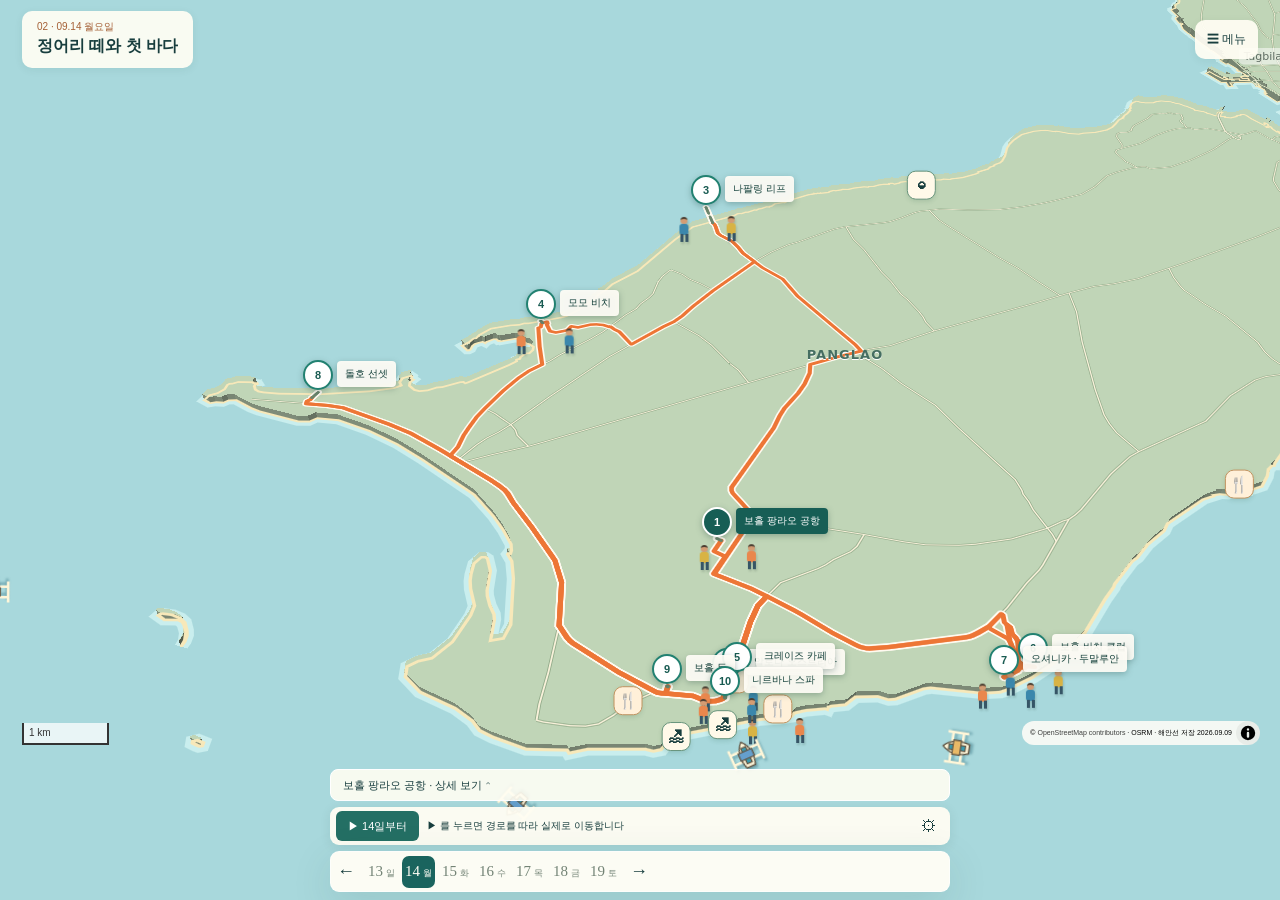
==== commit d32a208e: "Optimize travel playback and clarify itinerary guidance" ====
--- a/explore.html
+++ b/explore.html
@@ -62,9 +62,9 @@
     <div class="playback glass"><span id="travel-status">날짜를 고른 뒤 ▶ 동선 따라 이동</span><input id="route-progress" type="range" min="0" max="1000" value="0" aria-label="경로 재생 위치"><select id="play-speed" aria-label="재생 속도"><option value="1">1배</option><option value="2">2배</option><option value="4">4배</option></select><button id="follow" aria-pressed="true">카메라 추적</button></div>
     <div id="labels"></div>
     <nav class="day-nav glass" aria-label="여행 날짜"><button id="prev-day" aria-label="이전 날짜">←</button><div id="days"></div><button id="next-day" aria-label="다음 날짜">→</button></nav>
-    <div id="fallback" class="glass" hidden>지도를 불러오지 못했습니다. 인터넷 연결과 브라우저의 그래픽 가속을 확인해주세요. 날짜별 일정과 준비물은 이용할 수 있습니다.</div>
+    <div id="fallback" class="glass" hidden>지도를 불러오지 못했습니다. 새로고침하거나 Edge·Chrome에서 열어주세요. 메뉴에서 날짜별 일정·원문 전체·준비물을 계속 볼 수 있습니다.</div>
   </main>
   <dialog id="modal"><div class="modal-heading"><div><div class="eyebrow">YOUR LITTLE TRAVEL BOOK</div><h2 id="modal-title"></h2></div><button id="close-modal" aria-label="창 닫기">✕</button></div><div id="modal-content"></div></dialog>
-  <noscript><div class="no-script">여행 지도를 이용하려면 JavaScript를 켜주세요. <a href="index.html">기존 일정표 열기</a></div></noscript>
+  <noscript><div class="no-script">여행 지도를 이용하려면 JavaScript를 켜주세요. <a href="original-complete.html">기존 일정표 열기</a></div></noscript>
 </body>
 </html>
